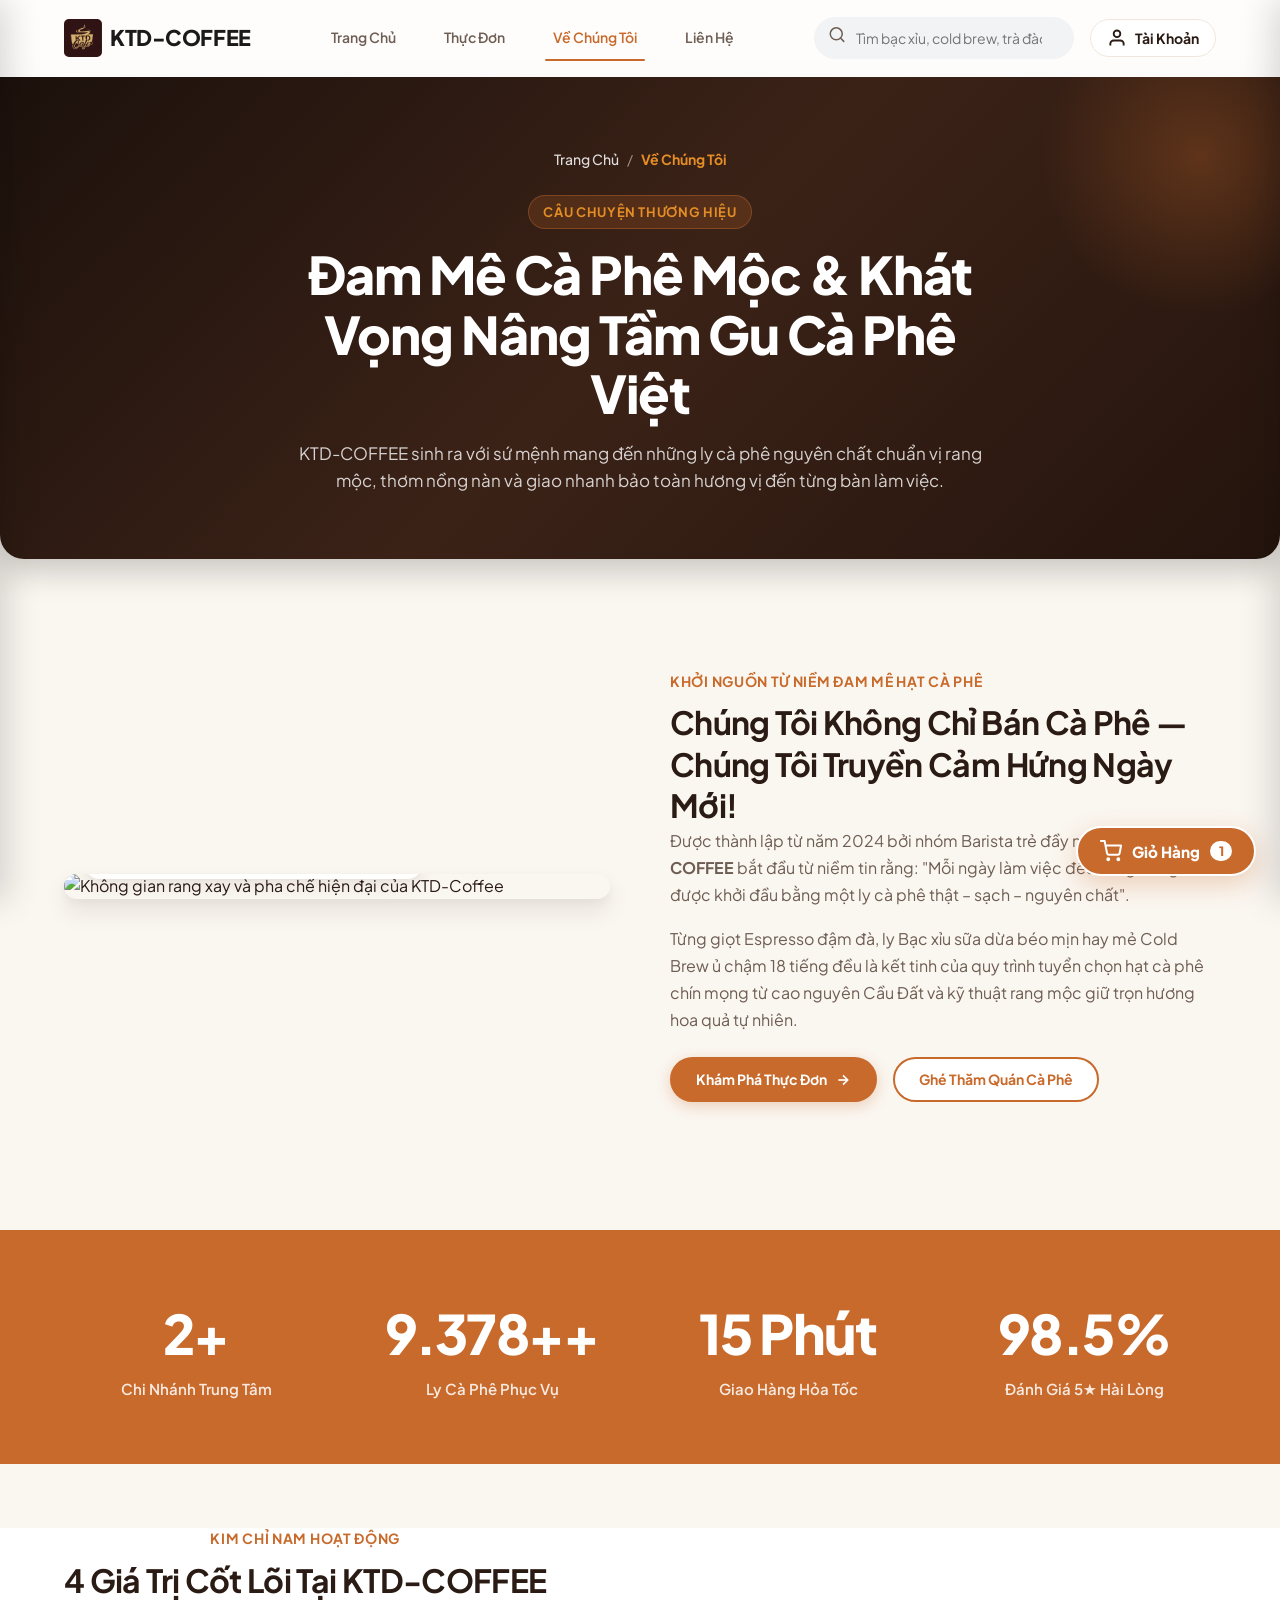
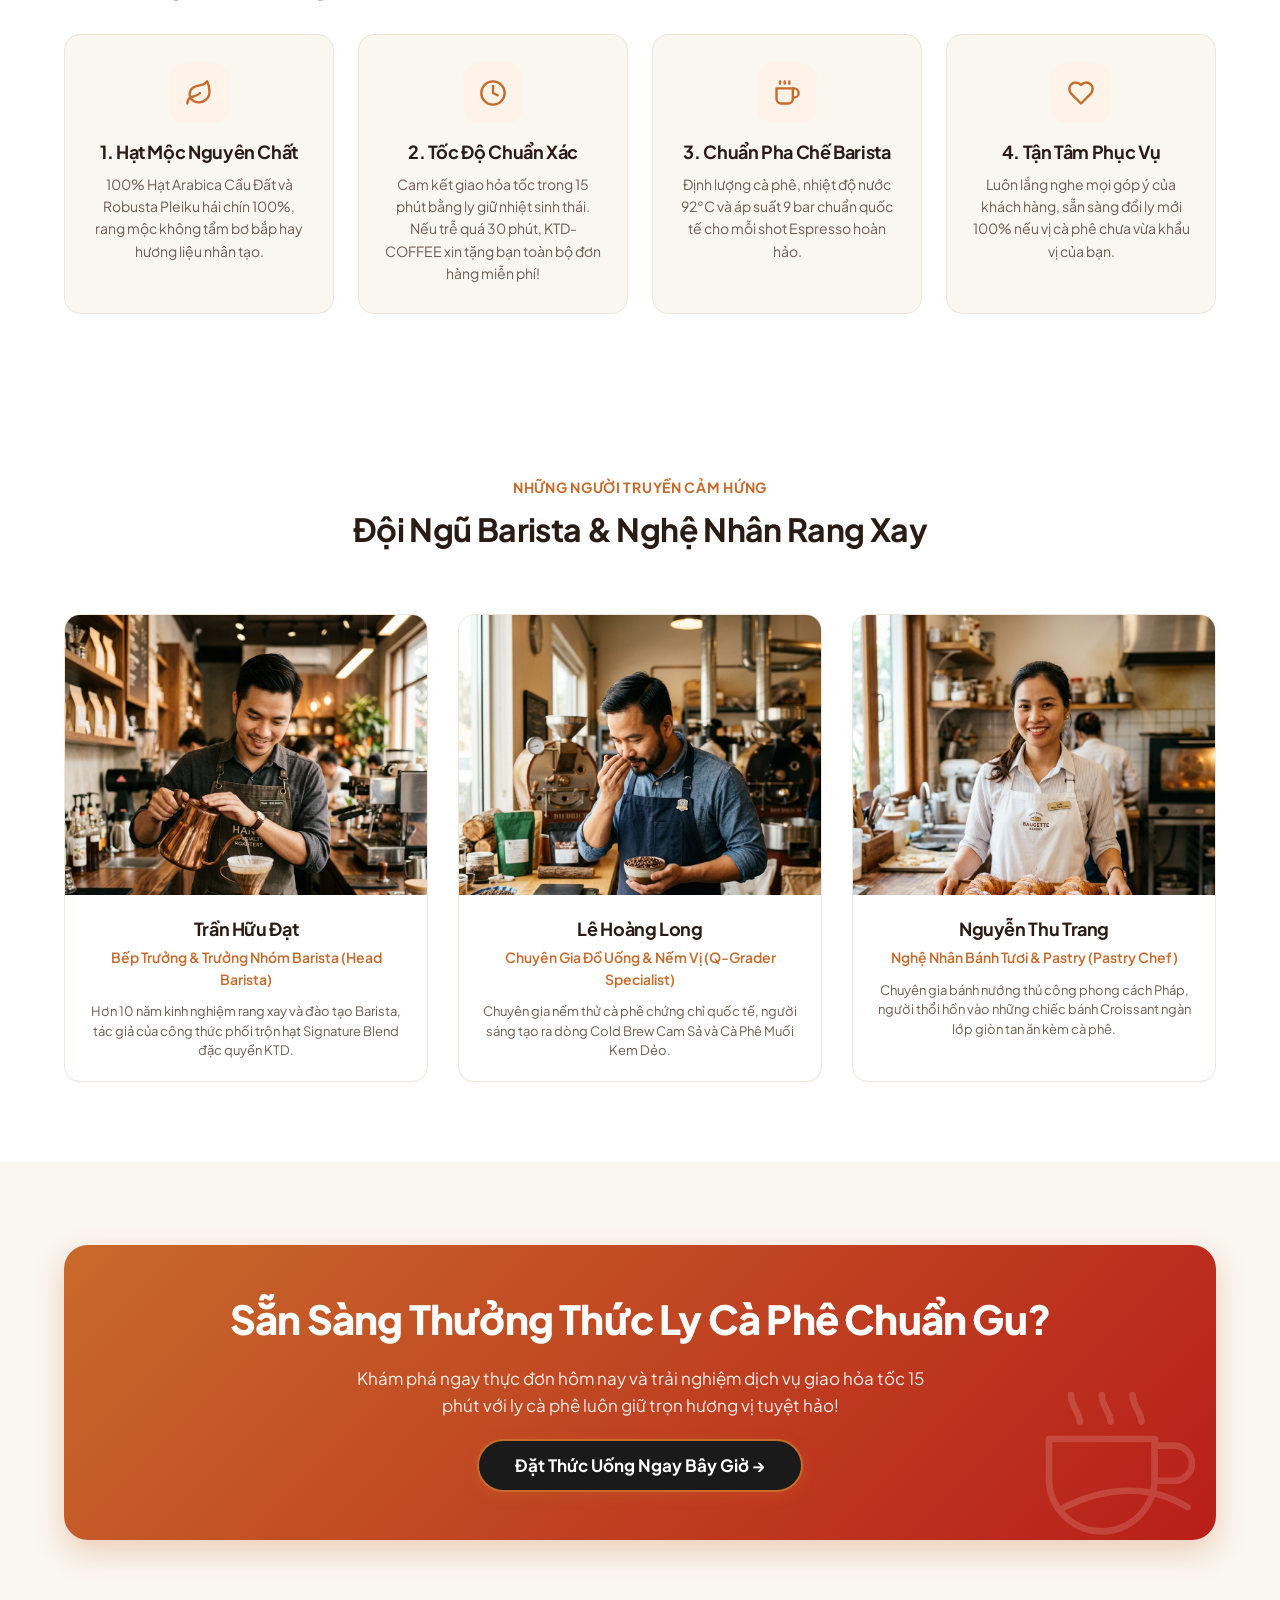
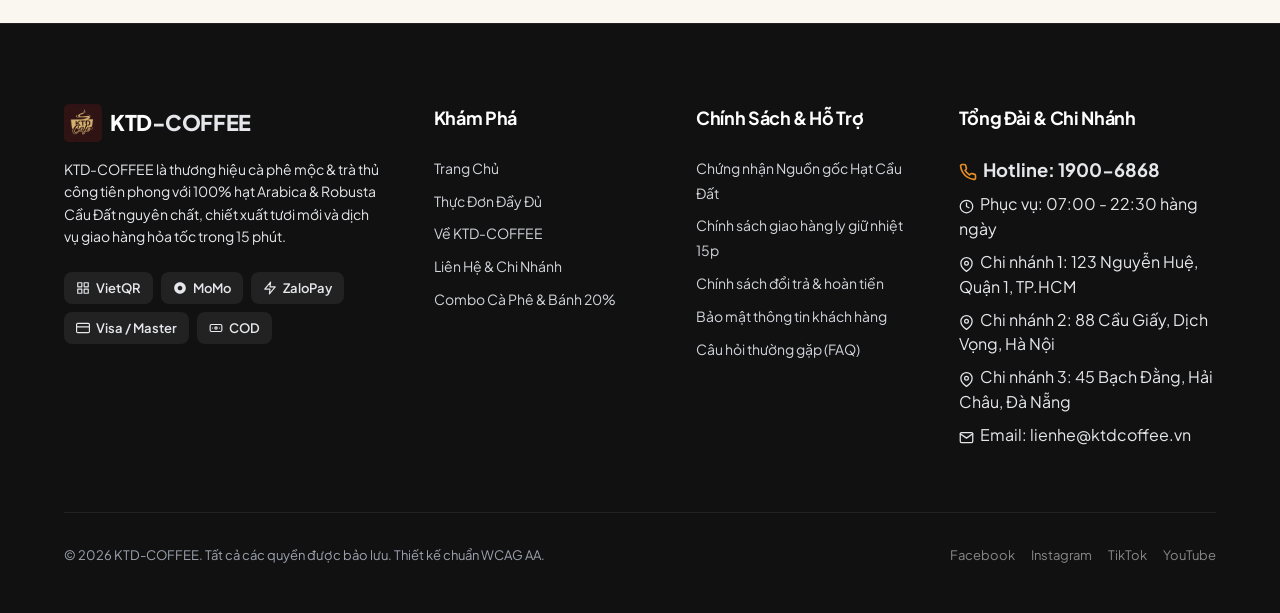
==== about.html @ 97fd6367 "Lên khung dự án,  refactor" ====
<!-- ============================================================
     TRANG GIỚI THIỆU — about.html (KTD-COFFEE Prototype)
     Mô tả : Giới thiệu thương hiệu: câu chuyện sáng lập,
             giá trị cốt lõi, đội ngũ Barista, cam kết chất
             lượng hạt Arabica & Robusta Cầu Đất.
     Phụ thuộc JS : main.js, auth.js, ui.js, cart.js
============================================================ -->
<!DOCTYPE html>
<html lang="vi">

<head>
  <meta charset="UTF-8" />
  <meta name="viewport" content="width=device-width, initial-scale=1.0" />
  <meta name="description"
    content="Tìm hiểu về hành trình sáng tạo thương hiệu cà phê mộc KTD-COFFEE, cam kết 100% hạt Arabica & Robusta Cầu Đất nguyên chất, đội ngũ Barista và dịch vụ giao cà phê ly giữ nhiệt 15 phút." />
  <title>Về Chúng Tôi | KTD-COFFEE Specialty Coffee & Bakery</title>

  <!-- Google Fonts: Plus Jakarta Sans & Be Vietnam Pro -->
  <link rel="preconnect" href="https://fonts.googleapis.com" />
  <link rel="preconnect" href="https://fonts.gstatic.com" crossorigin />
  <link
    href="https://fonts.googleapis.com/css2?family=Be+Vietnam+Pro:wght@400;500;600;700;800&family=Plus+Jakarta+Sans:wght@400;500;600;700;800&display=swap"
    rel="stylesheet" />

  <!-- Core Stylesheet -->
  <link rel="stylesheet" href="css/style.css" />
</head>

<body>

  <!-- ========================================================================
       1. THANH ĐIỀU HƯỚNG HEADER — Dính kính mờ (Sticky Glassmorphic)
       ======================================================================== -->
  <header class="site-header" id="site-header">
  <div class="container header-inner">
    <!-- Brand Logo -->
    <a href="index.html" class="brand-logo" aria-label="KTD-COFFEE Trang chủ">
      <img src="assets/images/logo_cafe.svg" alt="KTD-COFFEE Logo" class="brand-logo-img" />
      <span class="logo-text">KTD-COFFEE</span>
    </a>

    <!-- Desktop Navigation -->
    <nav class="header-nav" aria-label="Menu chính">
      <a href="index.html" class="nav-link">Trang Chủ</a>
      <a href="menu.html" class="nav-link">Thực Đơn</a>
      <a href="about.html" class="nav-link active">Về Chúng Tôi</a>
      <a href="contact.html" class="nav-link">Liên Hệ</a>
    </nav>

    <!-- Header Search & Actions -->
    <div class="header-actions">
      <!-- Desktop Instant Search -->
      <form class="header-search" role="search" action="#" onsubmit="event.preventDefault();">
        <span class="search-icon-inside" aria-hidden="true">
          <svg width="18" height="18" viewBox="0 0 24 24" fill="none" stroke="currentColor" stroke-width="2"
            stroke-linecap="round" stroke-linejoin="round">
            <circle cx="11" cy="11" r="8"></circle>
            <line x1="21" y1="21" x2="16.65" y2="16.65"></line>
          </svg>
        </span>
        <input type="search" id="search-input-desktop" class="search-input"
          placeholder="Tìm bạc xỉu, cold brew, trà đào..." aria-label="Tìm kiếm đồ uống" autocomplete="off" />
        <div class="search-results-dropdown" id="search-results-desktop" aria-live="polite"></div>
      </form>

        <!-- User Auth & Account Dropdown -->
        <div id="header-user-area" class="header-user-area">
          <button type="button" class="auth-header-btn open-auth-btn" id="open-auth-btn" aria-label="Đăng nhập hoặc đăng ký tài khoản">
            <span class="cart-icon-wrap" aria-hidden="true">
              <svg width="20" height="20" viewBox="0 0 24 24" fill="none" stroke="currentColor" stroke-width="2.2">
                <path d="M20 21v-2a4 4 0 0 0-4-4H8a4 4 0 0 0-4 4v2"></path>
                <circle cx="12" cy="7" r="4"></circle>
              </svg>
            </span>
            <span class="cart-btn-label">Tài Khoản</span>
          </button>
        </div>

        <!-- Mobile Search Toggle -->
        <button type="button" class="icon-btn mobile-search-toggle" id="mobile-search-toggle" aria-label="Mở tìm kiếm">
          <svg width="20" height="20" viewBox="0 0 24 24" fill="none" stroke="currentColor" stroke-width="2"
            stroke-linecap="round" stroke-linejoin="round">
            <circle cx="11" cy="11" r="8"></circle>
            <line x1="21" y1="21" x2="16.65" y2="16.65"></line>
          </svg>
        </button>

        <!-- Mobile Menu Toggle (Hamburger) -->
        <button type="button" class="icon-btn mobile-menu-toggle" id="mobile-menu-toggle" aria-label="Mở menu di động">
          <svg width="20" height="20" viewBox="0 0 24 24" fill="none" stroke="currentColor" stroke-width="2"
            stroke-linecap="round" stroke-linejoin="round">
            <line x1="3" y1="12" x2="21" y2="12"></line>
            <line x1="3" y1="6" x2="21" y2="6"></line>
            <line x1="3" y1="18" x2="21" y2="18"></line>
          </svg>
        </button>

      </div>
    </div>

    <!-- Mobile Search Bar Overlay -->
    <div class="mobile-search-bar" id="mobile-search-bar">
      <form class="container search-form-relative" role="search" action="#" onsubmit="event.preventDefault();">
        <span class="search-icon-inside" aria-hidden="true">
          <svg width="18" height="18" viewBox="0 0 24 24" fill="none" stroke="currentColor" stroke-width="2">
            <circle cx="11" cy="11" r="8"></circle>
            <line x1="21" y1="21" x2="16.65" y2="16.65"></line>
          </svg>
        </span>
        <input type="search" id="search-input-mobile" class="search-input"
          placeholder="Tìm thức uống bạn yêu thích..." aria-label="Tìm kiếm đồ uống di động" autocomplete="off" />
        <div class="search-results-dropdown" id="search-results-mobile" aria-live="polite"></div>
      </form>
    </div>
  </header>

  <!-- Mobile Navigation Left Drawer -->
  <div class="mobile-nav-backdrop" id="mobile-nav-backdrop" aria-hidden="true"></div>
  <aside class="mobile-nav-drawer" id="mobile-nav-drawer" aria-label="Menu di động">
    <div class="mobile-nav-header">
      <a href="index.html" class="brand-logo" aria-label="KTD-COFFEE Trang chủ">
        <img src="assets/images/logo_cafe.svg" alt="KTD-COFFEE Logo" class="brand-logo-img" />
        <span class="logo-text">KTD-COFFEE</span>
      </a>
      <button type="button" class="close-btn" id="close-mobile-nav-btn" aria-label="Đóng menu di động">
        <svg width="22" height="22" viewBox="0 0 24 24" fill="none" stroke="currentColor" stroke-width="2.2" stroke-linecap="round" stroke-linejoin="round">
          <line x1="18" y1="6" x2="6" y2="18"></line>
          <line x1="6" y1="6" x2="18" y2="18"></line>
        </svg>
      </button>
    </div>
    
    <div class="mobile-nav-body">
      <!-- Quick Search in Mobile Drawer -->
      <div class="mobile-drawer-search">
        <form class="search-form-relative" role="search" action="#" onsubmit="event.preventDefault();">
          <span class="search-icon-inside" aria-hidden="true">
            <svg width="18" height="18" viewBox="0 0 24 24" fill="none" stroke="currentColor" stroke-width="2">
              <circle cx="11" cy="11" r="8"></circle>
              <line x1="21" y1="21" x2="16.65" y2="16.65"></line>
            </svg>
          </span>
          <input type="search" id="search-input-drawer" class="search-input" placeholder="Tìm thức uống..." aria-label="Tìm kiếm đồ uống" autocomplete="off" />
          <div class="search-results-dropdown" id="search-results-drawer" aria-live="polite"></div>
        </form>
      </div>

      <!-- Navigation Links -->
      <nav class="mobile-drawer-nav" aria-label="Menu chính di động">
        <a href="index.html" class="mobile-nav-link">
          <svg width="20" height="20" viewBox="0 0 24 24" fill="none" stroke="currentColor" stroke-width="2"><path d="M3 9l9-7 9 7v11a2 2 0 0 1-2 2H5a2 2 0 0 1-2-2z"></path><polyline points="9 22 9 12 15 12 15 22"></polyline></svg>
          <span>Trang Chủ</span>
        </a>
        <a href="menu.html" class="mobile-nav-link">
          <svg width="20" height="20" viewBox="0 0 24 24" fill="none" stroke="currentColor" stroke-width="2"><path d="M18 8h1a4 4 0 0 1 0 8h-1"></path><path d="M2 8h16v9a4 4 0 0 1-4 4H6a4 4 0 0 1-4-4V8z"></path><line x1="6" y1="1" x2="6" y2="4"></line><line x1="10" y1="1" x2="10" y2="4"></line><line x1="14" y1="1" x2="14" y2="4"></line></svg>
          <span>Thực Đơn</span>
        </a>
        <a href="about.html" class="mobile-nav-link active">
          <svg width="20" height="20" viewBox="0 0 24 24" fill="none" stroke="currentColor" stroke-width="2"><circle cx="12" cy="12" r="10"></circle><line x1="12" y1="16" x2="12" y2="12"></line><line x1="12" y1="8" x2="12.01" y2="8"></line></svg>
          <span>Về Chúng Tôi</span>
        </a>
        <a href="contact.html" class="mobile-nav-link">
          <svg width="20" height="20" viewBox="0 0 24 24" fill="none" stroke="currentColor" stroke-width="2"><path d="M22 16.92v3a2 2 0 0 1-2.18 2 19.79 19.79 0 0 1-8.63-3.07 19.5 19.5 0 0 1-6-6 19.79 19.79 0 0 1-3.07-8.67A2 2 0 0 1 4.11 2h3a2 2 0 0 1 2 1.72 12.84 12.84 0 0 0 .7 2.81 2 2 0 0 1-.45 2.11L8.09 9.91a16 16 0 0 0 6 6l1.27-1.27a2 2 0 0 1 2.11-.45 12.84 12.84 0 0 0 2.81.7A2 2 0 0 1 22 16.92z"></path></svg>
          <span>Liên Hệ</span>
        </a>
      </nav>

      <!-- User Account Section inside Drawer -->
      <div class="mobile-drawer-account" id="mobile-drawer-account">
        <!-- Populated dynamically -->
      </div>
    </div>

    <div class="mobile-nav-footer">
      <div class="drawer-contact-item">
        <svg width="16" height="16" viewBox="0 0 24 24" fill="none" stroke="currentColor" stroke-width="2"><path d="M22 16.92v3a2 2 0 0 1-2.18 2 19.79 19.79 0 0 1-8.63-3.07 19.5 19.5 0 0 1-6-6 19.79 19.79 0 0 1-3.07-8.67A2 2 0 0 1 4.11 2h3a2 2 0 0 1 2 1.72 12.84 12.84 0 0 0 .7 2.81 2 2 0 0 1-.45 2.11L8.09 9.91a16 16 0 0 0 6 6l1.27-1.27a2 2 0 0 1 2.11-.45 12.84 12.84 0 0 0 2.81.7A2 2 0 0 1 22 16.92z"></path></svg>
        <span>Hotline: 1900 6868</span>
      </div>
    </div>
  </aside>

  <main>
    <!-- ======================================================================
         2. HERO TRANG — Tiêu đề & Breadcrumb điều hướng
         ====================================================================== -->
    <section class="page-hero" aria-label="Giới thiệu thương hiệu">
      <div class="container">
        <!-- Breadcrumbs -->
        <nav class="breadcrumb-nav" aria-label="Đường dẫn trang">
          <ol class="breadcrumb-list">
            <li class="breadcrumb-item"><a href="index.html">Trang Chủ</a></li>
            <li class="breadcrumb-separator">/</li>
            <li class="breadcrumb-item active" aria-current="page">Về Chúng Tôi</li>
          </ol>
        </nav>

        <div class="page-hero-inner" data-animate>
          <div class="page-hero-tag">CÂU CHUYỆN THƯƠNG HIỆU</div>
          <h1 class="page-hero-title">Đam Mê Cà Phê Mộc & Khát Vọng Nâng Tầm Gu Cà Phê Việt</h1>
          <p class="page-hero-desc">
            KTD-COFFEE sinh ra với sứ mệnh mang đến những ly cà phê nguyên chất chuẩn vị rang mộc, thơm nồng nàn và giao nhanh bảo toàn hương vị đến từng bàn làm việc.
          </p>
        </div>
      </div>
    </section>

    <!-- ======================================================================
         3. CÂU CHUYỆN THƯƠNG HIỆU (BRAND STORY)
              Lưới 2 cột: ảnh không gian rang xay + văn bản tầm nhìn/sứ mệnh
         ====================================================================== -->
    <section class="about-story-section" aria-label="Câu chuyện KTD-Coffee">
      <div class="container">
        <div class="about-story-grid">
          <div class="about-story-image-wrap" data-animate data-animate-delay="1">
            <img loading="lazy" src="https://images.unsplash.com/photo-1442512595331-e89e73853f31?w=800&auto=format&fit=crop&q=80"
              alt="Không gian rang xay và pha chế hiện đại của KTD-Coffee" class="about-story-image" />
            <div class="about-story-badge">
              <span class="badge-num">100%</span>
              <span class="badge-txt">Hạt Arabica & Robusta Cầu Đất<br />rang mộc nguyên chất</span>
            </div>
          </div>

          <div class="about-story-content" data-animate data-animate-delay="2">
            <div class="section-subtitle">Khởi nguồn từ niềm đam mê hạt cà phê</div>
            <h2>Chúng Tôi Không Chỉ Bán Cà Phê — Chúng Tôi Truyền Cảm Hứng Ngày Mới!</h2>
            <p class="about-text-p1">
              Được thành lập từ năm 2024 bởi nhóm Barista trẻ đầy nhiệt huyết, <strong>KTD-COFFEE</strong> bắt đầu từ niềm tin rằng: "Mỗi ngày làm việc đều xứng đáng được khởi đầu bằng một ly cà phê thật – sạch – nguyên chất".
            </p>
            <p class="about-text-p2">
              Từng giọt Espresso đậm đà, ly Bạc xỉu sữa dừa béo mịn hay mẻ Cold Brew ủ chậm 18 tiếng đều là kết tinh của quy trình tuyển chọn hạt cà phê chín mọng từ cao nguyên Cầu Đất và kỹ thuật rang mộc giữ trọn hương hoa quả tự nhiên.
            </p>

            <div class="about-cta-group">
              <a href="menu.html" class="btn btn-primary">
                <span>Khám Phá Thực Đơn</span>
                <svg width="16" height="16" viewBox="0 0 24 24" fill="none" stroke="currentColor" stroke-width="2.5">
                  <line x1="5" y1="12" x2="19" y2="12"></line>
                  <polyline points="12 5 19 12 12 19"></polyline>
                </svg>
              </a>
              <a href="contact.html" class="btn btn-outline">
                <span>Ghé Thăm Quán Cà Phê</span>
              </a>
            </div>
          </div>
        </div>
      </div>
    </section>

    <!-- ======================================================================
         KEY STATS BAR (Count-up numbers)
         ====================================================================== -->
    <section class="about-stats-bar" aria-label="Những con số thành tựu">
      <div class="container">
        <div class="about-stats-grid">
          <div class="stat-item" data-animate>
            <h3><span data-count-up="3">0</span></h3>
            <p>Chi Nhánh Trung Tâm</p>
          </div>
          <div class="stat-item" data-animate data-animate-delay="1">
            <h3><span data-count-up="12000">0</span>+</h3>
            <p>Ly Cà Phê Phục Vụ</p>
          </div>
          <div class="stat-item" data-animate data-animate-delay="2">
            <h3>15 Phút</h3>
            <p>Giao Hàng Hỏa Tốc</p>
          </div>
          <div class="stat-item" data-animate data-animate-delay="3">
            <h3>98.5%</h3>
            <p>Đánh Giá 5★ Hài Lòng</p>
          </div>
        </div>
      </div>
    </section>

    <!-- ======================================================================
         4 CORE VALUES
         ====================================================================== -->
    <section class="why-us-section why-us-section--no-top-padding" aria-label="Giá trị cốt lõi">
      <div class="container">
        <div class="section-header section-header--center">
          <div>
            <div class="section-subtitle" data-animate>Kim chỉ nam hoạt động</div>
            <h2 data-animate data-animate-delay="1">4 Giá Trị Cốt Lõi Tại KTD-COFFEE</h2>
          </div>
        </div>

        <div class="why-us-grid">
          <div class="why-card" data-animate data-animate-delay="1">
            <div class="why-icon" aria-hidden="true">
              <svg width="28" height="28" viewBox="0 0 24 24" fill="none" stroke="currentColor" stroke-width="2" stroke-linecap="round" stroke-linejoin="round">
                <path d="M11 20A7 7 0 0 1 9.8 6.1C15.5 5 17 4.4 19 2c1 2 2 4.1 2 9a9 9 0 0 1-10 9Z"/>
                <path d="M2 21c0-3 1.85-5.36 5.08-6C9.5 14.52 12 13 13 12"/>
              </svg>
            </div>
            <h3>1. Hạt Mộc Nguyên Chất</h3>
            <p>100% Hạt Arabica Cầu Đất và Robusta Pleiku hái chín 100%, rang mộc không tẩm bơ bắp hay hương liệu nhân tạo.
            </p>
          </div>

          <div class="why-card" data-animate data-animate-delay="2">
            <div class="why-icon" aria-hidden="true">
              <svg width="28" height="28" viewBox="0 0 24 24" fill="none" stroke="currentColor" stroke-width="2" stroke-linecap="round" stroke-linejoin="round">
                <circle cx="12" cy="12" r="10"/>
                <polyline points="12 6 12 12 16 14"/>
              </svg>
            </div>
            <h3>2. Tốc Độ Chuẩn Xác</h3>
            <p>Cam kết giao hỏa tốc trong 15 phút bằng ly giữ nhiệt sinh thái. Nếu trễ quá 30 phút, KTD-COFFEE xin tặng bạn toàn bộ đơn hàng miễn phí!
            </p>
          </div>

          <div class="why-card" data-animate data-animate-delay="3">
            <div class="why-icon" aria-hidden="true">
              <svg width="28" height="28" viewBox="0 0 24 24" fill="none" stroke="currentColor" stroke-width="2" stroke-linecap="round" stroke-linejoin="round">
                <path d="M17 8h1a4 4 0 1 1 0 8h-1"/>
                <path d="M3 8h14v9a4 4 0 0 1-4 4H7a4 4 0 0 1-4-4Z"/>
                <line x1="6" y1="2" x2="6" y2="4"/>
                <line x1="10" y1="2" x2="10" y2="4"/>
                <line x1="14" y1="2" x2="14" y2="4"/>
              </svg>
            </div>
            <h3>3. Chuẩn Pha Chế Barista</h3>
            <p>Định lượng cà phê, nhiệt độ nước 92°C và áp suất 9 bar chuẩn quốc tế cho mỗi shot Espresso hoàn hảo.</p>
          </div>

          <div class="why-card" data-animate data-animate-delay="4">
            <div class="why-icon" aria-hidden="true">
              <svg width="28" height="28" viewBox="0 0 24 24" fill="none" stroke="currentColor" stroke-width="2" stroke-linecap="round" stroke-linejoin="round">
                <path d="M19 14c1.49-1.46 3-3.21 3-5.5A5.5 5.5 0 0 0 16.5 3c-1.76 0-3 .5-4.5 2-1.5-1.5-2.74-2-4.5-2A5.5 5.5 0 0 0 2 8.5c0 2.3 1.5 4.05 3 5.5l7 7Z"/>
              </svg>
            </div>
            <h3>4. Tận Tâm Phục Vụ</h3>
            <p>Luôn lắng nghe mọi góp ý của khách hàng, sẵn sàng đổi ly mới 100% nếu vị cà phê chưa vừa khẩu vị của bạn.</p>
          </div>
        </div>
      </div>
    </section>

    <!-- ======================================================================
         CULINARY TEAM & BARISTAS
         ====================================================================== -->
    <section class="how-section" aria-label="Đội ngũ Barista">
      <div class="container">
        <div class="section-header section-header--center">
          <div>
            <div class="section-subtitle" data-animate>Những người truyền cảm hứng</div>
            <h2 data-animate data-animate-delay="1">Đội Ngũ Barista & Nghệ Nhân Rang Xay</h2>
          </div>
        </div>

        <div class="chefs-grid">
          <div class="chef-card" data-animate data-animate-delay="1">
            <img src="assets/images/barista_dat.png" alt="Head Barista Trần Hữu Đạt" class="chef-photo" />
            <div class="chef-info">
              <h4>Trần Hữu Đạt</h4>
              <div class="chef-role">Bếp Trưởng & Trưởng Nhóm Barista (Head Barista)</div>
              <p>Hơn 10 năm kinh nghiệm rang xay và đào tạo Barista, tác giả của công thức phối trộn hạt Signature Blend đặc quyền KTD.</p>
            </div>
          </div>

          <div class="chef-card" data-animate data-animate-delay="2">
            <img src="assets/images/qgrader_long.png" alt="Chuyên gia đồ uống Lê Hoàng Long" class="chef-photo" />
            <div class="chef-info">
              <h4>Lê Hoàng Long</h4>
              <div class="chef-role">Chuyên Gia Đồ Uống & Nếm Vị (Q-Grader Specialist)</div>
              <p>Chuyên gia nếm thử cà phê chứng chỉ quốc tế, người sáng tạo ra dòng Cold Brew Cam Sả và Cà Phê Muối Kem Dẻo.</p>
            </div>
          </div>

          <div class="chef-card" data-animate data-animate-delay="3">
            <img src="assets/images/pastry_trang.png" alt="Nghệ nhân Bánh Nguyễn Thu Trang" class="chef-photo" />
            <div class="chef-info">
              <h4>Nguyễn Thu Trang</h4>
              <div class="chef-role">Nghệ Nhân Bánh Tươi & Pastry (Pastry Chef)</div>
              <p>Chuyên gia bánh nướng thủ công phong cách Pháp, người thổi hồn vào những chiếc bánh Croissant ngàn lớp giòn tan ăn kèm cà phê.</p>
            </div>
          </div>
        </div>
      </div>
    </section>

    <!-- ======================================================================
         PROMO CALL TO ACTION BANNER
         ====================================================================== -->
    <section class="promo-cta-section" aria-label="Trải nghiệm món ngon">
      <div class="container" data-animate>
        <div class="promo-cta-box">
          <h2>Sẵn Sàng Thưởng Thức Ly Cà Phê Chuẩn Gu?</h2>
          <p>Khám phá ngay thực đơn hôm nay và trải nghiệm dịch vụ giao hỏa tốc 15 phút với ly cà phê luôn giữ trọn hương vị tuyệt hảo!</p>
          <a href="menu.html" class="btn btn-primary about-promo-btn">
            <span>Đặt Thức Uống Ngay Bây Giờ →</span>
          </a>
        </div>
      </div>
    </section>
  </main>

  <!-- ========================================================================
       SLIDE-OVER CART DRAWER (Shared)
       ======================================================================== -->
  <div class="drawer-backdrop" id="cart-backdrop" aria-hidden="true"></div>

  <aside class="cart-drawer" id="cart-drawer" role="dialog" aria-modal="true" aria-label="Giỏ hàng của bạn"
    aria-hidden="true">
    <div class="drawer-header">
      <div class="drawer-title-group">
        <svg width="22" height="22" viewBox="0 0 24 24" fill="none" stroke="currentColor" stroke-width="2">
          <circle cx="9" cy="21" r="1"></circle>
          <circle cx="20" cy="21" r="1"></circle>
          <path d="M1 1h4l2.68 13.39a2 2 0 0 0 2 1.61h9.72a2 2 0 0 0 2-1.61L23 6H6"></path>
        </svg>
        <h3 class="drawer-title-text">Đơn Hàng Của Bạn</h3>
      </div>
      <button class="close-btn" id="close-cart-btn" aria-label="Đóng giỏ hàng">✕</button>
    </div>

    <!-- Free Shipping Progress Tracker -->
    <div class="free-shipping-box" aria-live="polite">
      <div class="shipping-msg" id="free-shipping-msg">
        Thêm <strong>30.000đ</strong> để được <strong>Miễn Phí Giao Hàng!</strong>
      </div>
      <div class="progress-track" aria-hidden="true">
        <div class="progress-bar-fill" id="free-shipping-fill"></div>
      </div>
    </div>

    <!-- Cart Item List Container -->
    <div class="cart-items-body" id="cart-items-container">
      <!-- Rendered dynamically by script.js -->
    </div>

    <!-- Empty Cart State -->
    <div class="empty-cart-state is-hidden" id="empty-cart-state">
      <div class="empty-cart-icon" aria-hidden="true"><i data-lucide="shopping-bag"></i></div>
      <h3>Giỏ Hàng Đang Trống</h3>
      <p>Bạn chưa thêm thức uống nào vào giỏ. Hãy dạo quanh thực đơn để chọn ly cà phê yêu thích nhé!</p>
      <a href="menu.html" class="btn btn-primary btn-sm" onclick="if (document.getElementById('close-cart-btn')) document.getElementById('close-cart-btn').click();">
        Khám Phá Thực Đơn Cà Phê
      </a>
    </div>

    <!-- Drawer Summary & Checkout CTA -->
    <div class="drawer-footer">
      <div class="summary-row">
        <span>Tạm tính thức uống:</span>
        <span id="cart-subtotal-price" class="cart-subtotal-price">0đ</span>
      </div>
      <div class="summary-row total-row">
        <span>Tổng cộng:</span>
        <span class="price-text" id="cart-total-price">0đ</span>
      </div>
      <button class="btn btn-primary btn-checkout-submit" id="btn-proceed-checkout">
        <span>Tiến Hành Đặt Hàng</span>
        <svg width="18" height="18" viewBox="0 0 24 24" fill="none" stroke="currentColor" stroke-width="2.5">
          <line x1="5" y1="12" x2="19" y2="12"></line>
          <polyline points="12 5 19 12 12 19"></polyline>
        </svg>
      </button>
    </div>
  </aside>

  <!-- ========================================================================
       PRODUCT DETAIL & CUSTOMIZATION MODAL (Shared)
       ======================================================================== -->
  <div class="drawer-backdrop" id="modal-backdrop" aria-hidden="true"></div>

  <div class="modal-wrapper" id="product-detail-modal" role="dialog" aria-modal="true" aria-labelledby="detail-title">
    <div class="modal-card product-modal-card">
      <button type="button" class="close-btn modal-close-icon" id="close-detail-btn"
        aria-label="Đóng bảng tùy chỉnh">✕</button>

      <!-- Scrollable Modal Content -->
      <div class="detail-modal-body">
        <!-- Hero Product Info Banner -->
        <div class="detail-hero-banner">
          <div class="detail-image-box">
            <img loading="lazy" id="detail-image" src="https://images.unsplash.com/photo-1541167760496-1628856ab772?w=600&auto=format&fit=crop&q=80" alt="Chi tiết thức uống" />
          </div>
          <div class="detail-header-info">
            <div class="detail-badges-row">
              <span class="detail-rating-pill" id="detail-rating">★ 4.9 (185+ đánh giá)</span>
            </div>
            <h2 id="detail-title">Bạc Xỉu Sữa Dừa Kem Béo</h2>
            <p class="detail-desc-text" id="detail-desc">
              Hạt Robusta Cầu Đất đậm đà kết hợp sữa đặc ngọt thanh, cốt dừa Bến Tre béo ngậy và lớp foam bồng bềnh.
            </p>
          </div>
        </div>

        <!-- Size Selection Section -->
        <div class="customizer-section">
          <div class="section-title-wrap">
            <h4 class="customizer-title">Chọn Kích Cỡ</h4>
            <span class="badge-required">Bắt buộc</span>
          </div>
          <div class="option-radio-group">
            <label class="option-card-item">
              <input type="radio" name="product-size" value="standard" checked />
              <div class="option-card-content">
                <div class="option-left">
                  <span class="custom-radio-indicator" aria-hidden="true"></span>
                  <div class="option-text-group">
                    <span class="opt-name">Tiêu chuẩn (Size M)</span>
                    <span class="opt-sub">Ly 350ml chuẩn vị thơm ngon</span>
                  </div>
                </div>
                <span class="opt-price-tag">+0đ</span>
              </div>
            </label>

            <label class="option-card-item">
              <input type="radio" name="product-size" value="large" />
              <div class="option-card-content">
                <div class="option-left">
                  <span class="custom-radio-indicator" aria-hidden="true"></span>
                  <div class="option-text-group">
                    <span class="opt-name">Cỡ Lớn (Size L)</span>
                    <span class="opt-sub">Ly 500ml gấp đôi năng lượng ngày mới</span>
                  </div>
                </div>
                <span class="opt-price-tag highlight">+12.000đ</span>
              </div>
            </label>
          </div>
        </div>

        <!-- Topping Selection Section -->
        <div class="customizer-section">
          <div class="section-title-wrap">
            <h4 class="customizer-title">Chọn Thêm Topping & Kem Béo</h4>
            <span class="badge-optional">Tùy chọn</span>
          </div>
          <div class="option-checkbox-group topping-list" id="detail-toppings-container">
            <!-- Dynamic topping checkboxes -->
          </div>
        </div>

        <!-- Kitchen Special Notes Section -->
        <div class="customizer-section">
          <div class="section-title-wrap">
            <h4 class="customizer-title">Ghi Chú Cho Barista</h4>
            <span class="badge-optional">Tùy chọn</span>
          </div>
          <div class="note-input-wrapper">
            <textarea id="detail-special-notes" class="note-textarea"
              placeholder="Ví dụ: Ít ngọt 50% đường, không đá, nhiều sữa dừa, mang ống hút giấy..." rows="2" maxlength="200"
              aria-label="Ghi chú đặc biệt cho món"></textarea>
            <span class="note-icon" aria-hidden="true">📝</span>
          </div>
        </div>
      </div>

      <!-- Sticky Bottom Action Footer -->
      <div class="modal-footer-sticky">
        <div class="qty-stepper-modal">
          <button class="btn-qty" id="detail-qty-minus" aria-label="Giảm số lượng">-</button>
          <span class="qty-display" id="detail-qty-val">1</span>
          <button class="btn-qty" id="detail-qty-plus" aria-label="Tăng số lượng">+</button>
        </div>

        <button class="btn btn-primary btn-add-modal-action" id="btn-detail-add-to-cart">
          <div class="btn-add-left">
            <svg width="20" height="20" viewBox="0 0 24 24" fill="none" stroke="currentColor" stroke-width="2.5"
              stroke-linecap="round" stroke-linejoin="round">
              <path d="M6 2L3 6v14a2 2 0 0 0 2 2h14a2 2 0 0 0 2-2V6l-3-4z"></path>
              <line x1="3" y1="6" x2="21" y2="6"></line>
              <path d="M16 10a4 4 0 0 1-8 0"></path>
            </svg>
            <span>Thêm Vào Giỏ</span>
          </div>
          <span class="modal-price-pill" id="detail-total-price">39.000đ</span>
        </button>
      </div>
    </div>
  </div>

  <!-- ========================================================================
       CHECKOUT WIZARD MODAL (Shared)
       ======================================================================== -->
  <div class="drawer-backdrop" id="checkout-backdrop" aria-hidden="true"></div>

  <div class="modal-wrapper" id="checkout-modal" role="dialog" aria-modal="true" aria-labelledby="checkout-modal-title">
    <div class="modal-card checkout-modal-card">
      <button type="button" class="close-btn modal-close-icon" id="close-checkout-btn"
        aria-label="Đóng thanh toán">✕</button>

      <!-- Step Indicator Bar -->
      <div class="checkout-steps-bar">
        <div class="step-indicator active" data-step="1">
          <span class="step-number">1</span>
          <span>Giao Hàng</span>
        </div>
        <div class="step-indicator" data-step="2">
          <span class="step-number">2</span>
          <span>Thanh Toán</span>
        </div>
        <div class="step-indicator" data-step="3">
          <span class="step-number">3</span>
          <span>Xác Nhận</span>
        </div>
        <div class="step-indicator" data-step="4">
          <span class="step-number">4</span>
          <span>Theo Dõi</span>
        </div>
      </div>

      <!-- STEP 1: Delivery Info -->
      <div class="checkout-step-body active" data-step="1">
        <h3 class="modal-step-title">1. Thông Tin Nhận Hàng</h3>

        <div class="form-grid-2">
          <div class="form-group">
            <label class="form-label" for="checkout-name">Họ và tên người nhận *</label>
            <input type="text" id="checkout-name" class="form-control" placeholder="Nguyễn Văn A" required
              value="Nguyễn Văn A" />
          </div>

          <div class="form-group">
            <label class="form-label" for="checkout-phone">Số điện thoại liên hệ *</label>
            <input type="tel" id="checkout-phone" class="form-control" placeholder="0901234567" required
              value="0987654321" />
          </div>
        </div>

        <div class="form-group">
          <label class="form-label" for="checkout-address">Địa chỉ nhận hàng chi tiết *</label>
          <input type="text" id="checkout-address" class="form-control"
            placeholder="Số nhà, tên đường, Phường/Xã, Quận/Huyện..." required
            value="123 Đường Nguyễn Huệ, Phường Bến Nghé, Quận 1, TP.HCM" />
        </div>

        <div class="modal-address-group">
          <span class="modal-address-label">Gợi ý địa chỉ mẫu:</span>
          <button type="button" class="btn btn-outline btn-sm sample-address-chip"
            data-address="123 Đường Nguyễn Huệ, Quận 1, TP.HCM">Quận 1, TP.HCM</button>
          <button type="button" class="btn btn-outline btn-sm sample-address-chip"
            data-address="88 Cầu Giấy, Phường Dịch Vọng, Cầu Giấy, Hà Nội">Cầu Giấy, Hà Nội</button>
        </div>

        <div class="form-group">
          <label class="form-label" for="checkout-notes">Ghi chú giao hàng (Tùy chọn)</label>
          <input type="text" id="checkout-notes" class="form-control"
            placeholder="Ví dụ: Giao lên sảnh tòa nhà, gọi điện trước khi tới..." />
        </div>

        <div class="modal-step-actions">
          <button class="btn btn-primary" id="btn-step1-next">
            <span>Tiếp Tục: Chọn Phương Thức Thanh Toán</span>
            <svg width="16" height="16" viewBox="0 0 24 24" fill="none" stroke="currentColor" stroke-width="2.5">
              <line x1="5" y1="12" x2="19" y2="12"></line>
              <polyline points="12 5 19 12 12 19"></polyline>
            </svg>
          </button>
        </div>
      </div>

      <!-- STEP 2: Payment Methods -->
      <div class="checkout-step-body" data-step="2">
        <h3 class="modal-step-title">2. Phương Thức Thanh Toán</h3>

        <div class="payment-methods-grid">
          <!-- VietQR Instant -->
          <div class="payment-card-option selected" data-method="vietqr">
            <div class="payment-logo">
              <svg viewBox="0 0 36 36" fill="none" xmlns="http://www.w3.org/2000/svg">
                <rect width="36" height="36" rx="8" fill="#005BAA"/>
                <rect x="7" y="7" width="8" height="8" rx="2" stroke="white" stroke-width="2"/>
                <rect x="9.5" y="9.5" width="3" height="3" fill="white"/>
                <rect x="21" y="7" width="8" height="8" rx="2" stroke="white" stroke-width="2"/>
                <rect x="23.5" y="9.5" width="3" height="3" fill="white"/>
                <rect x="7" y="21" width="8" height="8" rx="2" stroke="white" stroke-width="2"/>
                <rect x="9.5" y="23.5" width="3" height="3" fill="white"/>
                <path d="M21 21h3v3h-3zM26 21h3v3h-3zM21 26h3v3h-3zM26 26h3v3h-3z" fill="#FFD200"/>
              </svg>
            </div>
            <div>
              <div class="payment-method-title">Chuyển khoản QR (VietQR)</div>
              <div class="payment-method-desc">Quét mã ngân hàng qua app</div>
            </div>
          </div>

          <!-- MoMo -->
          <div class="payment-card-option" data-method="momo">
            <div class="payment-logo">
              <svg viewBox="0 0 36 36" fill="none" xmlns="http://www.w3.org/2000/svg">
                <rect width="36" height="36" rx="8" fill="#A50064"/>
                <path d="M9 11h4.2l3.8 6 3.8-6H25v14h-3.6v-8.2l-3.6 5.6h-1.6L12.6 16.8V25H9V11z" fill="white"/>
              </svg>
            </div>
            <div>
              <div class="payment-method-title">Ví điện tử MoMo</div>
              <div class="payment-method-desc">Thanh toán một chạm</div>
            </div>
          </div>

          <!-- ZaloPay -->
          <div class="payment-card-option" data-method="zalopay">
            <div class="payment-logo">
              <svg viewBox="0 0 36 36" fill="none" xmlns="http://www.w3.org/2000/svg">
                <rect width="36" height="36" rx="8" fill="#0068FF"/>
                <path d="M8 11h14.5l-9.8 11.2H25V25H8.5l9.8-11.2H8V11z" fill="white"/>
                <circle cx="27" cy="11" r="2.5" fill="#00BE00"/>
              </svg>
            </div>
            <div>
              <div class="payment-method-title">Ví ZaloPay</div>
              <div class="payment-method-desc">Ưu đãi hoàn tiền</div>
            </div>
          </div>

          <!-- Cash on Delivery -->
          <div class="payment-card-option" data-method="cod">
            <div class="payment-logo">
              <svg viewBox="0 0 36 36" fill="none" xmlns="http://www.w3.org/2000/svg">
                <rect width="36" height="36" rx="8" fill="#10B981"/>
                <rect x="7" y="11" width="22" height="14" rx="2" stroke="white" stroke-width="2"/>
                <circle cx="18" cy="18" r="3.5" stroke="white" stroke-width="2"/>
                <path d="M10 18h.01M26 18h.01" stroke="white" stroke-width="2.5" stroke-linecap="round"/>
              </svg>
            </div>
            <div>
              <div class="payment-method-title">Tiền Mặt (COD)</div>
              <div class="payment-method-desc">Thanh toán khi nhận đồ uống</div>
            </div>
          </div>
        </div>

        <!-- 1. VietQR Dynamic Box -->
        <div class="qr-payment-showcase" id="vietqr-showcase">
          <div class="payment-method-header">
            <span class="badge-vietqr">VIETQR</span>
            <h4 class="payment-method-title">Chuyển Khoản Ngân Hàng Tự Động</h4>
          </div>
          <img loading="lazy" id="qr-code-img"
            src="https://api.qrserver.com/v1/create-qr-code/?size=180x180&data=KTDCOFFEE_PAYMENT_ORDER_9824"
            alt="Mã QR Chuyển khoản VietQR" class="qr-code-image" />
          <p class="payment-method-desc">
            Mở app ngân hàng quét mã để thanh toán tự động với số tiền chính xác
          </p>
          <div class="payment-account-details">
            <div class="payment-account-row">
              <span class="payment-account-label">Ngân hàng:</span>
              <span class="payment-account-value">MB Bank (Quân Đội)</span>
            </div>
            <div class="payment-account-row">
              <span class="payment-account-label">Số tài khoản:</span>
              <span class="payment-account-value">9999 8888 6666</span>
            </div>
            <div class="payment-account-row">
              <span class="payment-account-label">Chủ tài khoản:</span>
              <span class="payment-account-value">KTD COFFEE</span>
            </div>
            <div class="payment-account-row">
              <span class="payment-account-label">Số tiền:</span>
              <span class="payment-account-value highlight" id="modal-vietqr-amount">0đ</span>
            </div>
          </div>
        </div>

        <!-- 2. MoMo Showcase Box -->
        <div class="qr-payment-showcase is-hidden" id="momo-showcase">
          <div class="payment-method-header">
            <span class="badge-momo">VÍ MOMO</span>
            <h4 class="payment-method-title">Quét Mã Hoặc Chuyển Tiền MoMo</h4>
          </div>
          <img loading="lazy" id="momo-qr-img"
            src="https://api.qrserver.com/v1/create-qr-code/?size=180x180&data=2|99|0901234567|DO%20MINH%20KHOA|ktdcoffee@gmail.com|0|0|50000|KTD_COFFEE"
            alt="Mã QR Ví MoMo" class="qr-code-image" />
          <p class="payment-method-desc">
            Mở ứng dụng MoMo chọn "Quét Mã" hoặc chuyển tiền tới số điện thoại bên dưới
          </p>
          <div class="payment-account-details">
            <div class="payment-account-row">
              <span class="payment-account-label">Số điện thoại MoMo:</span>
              <span class="payment-account-value">0901 234 567</span>
            </div>
            <div class="payment-account-row">
              <span class="payment-account-label">Chủ ví nhận:</span>
              <span class="payment-account-value">ĐỖ MINH KHOA (KTD-COFFEE)</span>
            </div>
            <div class="payment-account-row">
              <span class="payment-account-label">Số tiền:</span>
              <span class="payment-account-value highlight" id="modal-momo-amount">0đ</span>
            </div>
          </div>
        </div>

        <!-- 3. ZaloPay Showcase Box -->
        <div class="qr-payment-showcase is-hidden" id="zalopay-showcase">
          <div class="payment-method-header">
            <span class="badge-zalopay">ZALOPAY</span>
            <h4 class="payment-method-title">Quét Mã Thanh Toán ZaloPay</h4>
          </div>
          <img loading="lazy" id="zalopay-qr-img"
            src="https://api.qrserver.com/v1/create-qr-code/?size=180x180&data=https://zalopay.vn/pay?amount=50000&note=KTD_COFFEE"
            alt="Mã QR Ví ZaloPay" class="qr-code-image" />
          <p class="payment-method-desc">
            Mở Zalo hoặc App ZaloPay quét mã QR để nhận ưu đãi hoàn tiền
          </p>
          <div class="payment-account-details">
            <div class="payment-account-row">
              <span class="payment-account-label">Số tài khoản ZaloPay:</span>
              <span class="payment-account-value">0901 234 567</span>
            </div>
            <div class="payment-account-row">
              <span class="payment-account-label">Chủ ví ZaloPay:</span>
              <span class="payment-account-value">KTD-COFFEE OFFICIAL</span>
            </div>
            <div class="payment-account-row">
              <span class="payment-account-label">Số tiền:</span>
              <span class="payment-account-value highlight" id="modal-zalopay-amount">0đ</span>
            </div>
          </div>
        </div>

        <!-- 4. COD Showcase Box -->
        <div class="qr-payment-showcase is-hidden" id="cod-showcase">
          <div class="payment-method-header">
            <span class="badge-cod">COD</span>
            <h4 class="payment-method-title">Thanh Toán Tiền Mặt Khi Nhận Hàng</h4>
          </div>
          <div class="cod-icon-circle--modal">
            <svg width="28" height="28" viewBox="0 0 24 24" fill="none" stroke="#10B981" stroke-width="2" stroke-linecap="round" stroke-linejoin="round">
              <rect x="2" y="6" width="20" height="12" rx="2"/>
              <circle cx="12" cy="12" r="2"/>
              <path d="M6 12h.01M18 12h.01"/>
            </svg>
          </div>
          <p class="cod-instruction-text--modal">
            Bạn sẽ thanh toán trực tiếp số tiền <strong class="highlight price-text cod-amount-highlight--modal" id="modal-cod-amount">0đ</strong> cho nhân viên giao hàng khi nhận đồ uống.
          </p>
        </div>

        <div class="checkout-step-actions--between">
          <button class="btn btn-outline" id="btn-step2-back">Quay Lại</button>
          <button class="btn btn-primary" id="btn-step2-next">
            <span>Tiếp Tục: Kiểm Tra Đơn Hàng</span>
            <svg width="16" height="16" viewBox="0 0 24 24" fill="none" stroke="currentColor" stroke-width="2.5">
              <line x1="5" y1="12" x2="19" y2="12"></line>
              <polyline points="12 5 19 12 12 19"></polyline>
            </svg>
          </button>
        </div>
      </div>

      <!-- STEP 3: Order Summary & Voucher -->
      <div class="checkout-step-body" data-step="3">
        <h3 class="modal-step-title">3. Tóm Tắt Đơn Hàng & Khuyến Mãi</h3>

        <div class="modal-summary-card">
          <div id="order-summary-list">
            <!-- Dynamic order items -->
          </div>

          <!-- Voucher Code Input -->
          <div class="modal-voucher-wrapper">
            <label class="form-label voucher-label" for="voucher-input">Mã Giảm Giá / Voucher (Thử: KTDCOFFEE20 hoặc FREESHIP)</label>
            <div class="voucher-input-group">
              <input type="text" id="voucher-input" class="form-control" placeholder="NHẬP MÃ: KTDCOFFEE20"
                value="KTDCOFFEE20" />
              <button class="btn btn-primary btn-sm" id="btn-apply-voucher">Áp Dụng</button>
            </div>
          </div>

          <!-- Total Calculation Rows -->
          <div class="modal-summary-totals">
            <div class="summary-row">
              <span>Tạm tính thức uống:</span>
              <span id="summary-subtotal-val" class="summary-subtotal-bold">39.000đ</span>
            </div>
            <div class="summary-row">
              <span>Phí giao hàng hỏa tốc:</span>
              <span id="summary-shipping-val">20.000đ</span>
            </div>
            <div class="summary-row summary-discount-row" id="voucher-discount-row">
              <span>Mã giảm giá:</span>
              <span id="voucher-discount-val">-7.800đ</span>
            </div>
            <div class="summary-row total-row">
              <span>Tổng thanh toán:</span>
              <span class="price-text modal-summary-final" id="summary-final-val">51.200đ</span>
            </div>
          </div>
        </div>

        <div class="checkout-step-actions--between">
          <button class="btn btn-outline" id="btn-step3-back">Quay Lại</button>
          <button class="btn btn-primary" id="btn-step3-submit">
            <span>🎉 Xác Nhận Đặt Hàng Ngay</span>
          </button>
        </div>
      </div>

      <!-- STEP 4: Live Order Tracking Status -->
      <div class="checkout-step-body" data-step="4">
        <div class="order-tracking-card">
          <div class="order-success-icon" aria-hidden="true"><i data-lucide="check-circle-2"></i></div>
          <h2>Đặt Hàng Thành Công!</h2>
          <p class="order-success-subtitle">
            Mã đơn hàng: <strong class="order-id-highlight">#KTD-9824</strong> • Thời gian dự kiến: <strong>15 phút</strong>
          </p>

          <!-- Timeline -->
          <div class="tracking-timeline" role="region" aria-label="Tiến trình đơn hàng">
            <div class="timeline-step active" data-step="1">
              <div class="timeline-dot"></div>
              <h4>1. Đơn hàng đã tiếp nhận</h4>
              <p>Hệ thống KTD-Coffee đã nhận thông tin và chuyển sang quầy Barista</p>
            </div>

            <div class="timeline-step" data-step="2">
              <div class="timeline-dot"></div>
              <h4>2. Đang chiết xuất & pha chế</h4>
              <p>Barista đang xay hạt tươi, chiết xuất Espresso và đánh bọt sữa béo</p>
            </div>

            <div class="timeline-step" data-step="3">
              <div class="timeline-dot"></div>
              <h4>3. Bác tài đang giao hỏa tốc</h4>
              <p>Tài xế Nguyễn Văn B (0912.345.678) đang mang túi giữ nhiệt tới bạn</p>
            </div>

            <div class="timeline-step" data-step="4">
              <div class="timeline-dot"></div>
              <h4>4. Giao hàng thành công</h4>
              <p>Chúc bạn có một ngày làm việc tràn đầy năng lượng cùng KTD-Coffee!</p>
            </div>
          </div>

          <div class="modal-tracking-actions">
            <button class="btn btn-outline btn-sm" id="btn-simulate-tracking">
              ⚡ Mô phỏng chuyển bước giao hàng
            </button>
            <button class="btn btn-primary btn-sm" onclick="document.getElementById('close-checkout-btn').click();">
              Về Trang Chủ
            </button>
          </div>
        </div>
      </div>
    </div>
  </div>

  <!-- ========================================================================
       TOAST NOTIFICATION CONTAINER (Shared)
       ======================================================================== -->
  <div class="toast-container" id="toast-container" aria-live="polite" aria-atomic="true"></div>

  <!-- ========================================================================
       FOOTER SECTION
       ======================================================================== -->
  <footer class="site-footer" id="about" aria-label="Chân trang">
    <div class="container">
      <div class="footer-grid">
        <!-- Col 1: Brand Info -->
        <div class="footer-col footer-brand">
          <a href="index.html" class="brand-logo footer-logo" aria-label="KTD-COFFEE Trang chủ">
            <img src="assets/images/logo_cafe.svg" alt="KTD-COFFEE Logo" class="brand-logo-img" />
            <span class="logo-text">KTD<span class="logo-text-accent">-COFFEE</span></span>
          </a>
          <p class="footer-desc">
            KTD-COFFEE là thương hiệu cà phê mộc & trà thủ công tiên phong với 100% hạt Arabica & Robusta Cầu Đất nguyên chất, chiết xuất tươi mới và dịch vụ giao hàng hỏa tốc trong 15 phút.
          </p>
          <div class="payment-badges-row" aria-label="Phương thức thanh toán hỗ trợ">
            <span class="payment-badge-pill"><svg width="14" height="14" viewBox="0 0 24 24" fill="none" stroke="currentColor" stroke-width="2" stroke-linecap="round" stroke-linejoin="round"><rect x="3" y="3" width="7" height="7"/><rect x="14" y="3" width="7" height="7"/><rect x="14" y="14" width="7" height="7"/><rect x="3" y="14" width="7" height="7"/></svg> VietQR</span>
            <span class="payment-badge-pill"><svg width="14" height="14" viewBox="0 0 24 24" fill="currentColor"><path d="M12 2C6.48 2 2 6.48 2 12s4.48 10 10 10 10-4.48 10-10S17.52 2 12 2zm0 14c-2.21 0-4-1.79-4-4s1.79-4 4-4 4 1.79 4 4-1.79 4-4 4z"/></svg> MoMo</span>
            <span class="payment-badge-pill"><svg width="14" height="14" viewBox="0 0 24 24" fill="none" stroke="currentColor" stroke-width="2" stroke-linecap="round" stroke-linejoin="round"><polygon points="13 2 3 14 12 14 11 22 21 10 12 10 13 2"/></svg> ZaloPay</span>
            <span class="payment-badge-pill"><svg width="14" height="14" viewBox="0 0 24 24" fill="none" stroke="currentColor" stroke-width="2" stroke-linecap="round" stroke-linejoin="round"><rect x="1" y="4" width="22" height="16" rx="2" ry="2"/><line x1="1" y1="10" x2="23" y2="10"/></svg> Visa / Master</span>
            <span class="payment-badge-pill"><svg width="14" height="14" viewBox="0 0 24 24" fill="none" stroke="currentColor" stroke-width="2" stroke-linecap="round" stroke-linejoin="round"><rect x="2" y="6" width="20" height="12" rx="2"/><circle cx="12" cy="12" r="2"/><path d="M6 12h.01M18 12h.01"/></svg> COD</span>
          </div>
        </div>

        <!-- Col 2: Navigation Links -->
        <div class="footer-col">
          <h4>Khám Phá</h4>
          <ul class="footer-links">
            <li><a href="index.html">Trang Chủ</a></li>
            <li><a href="menu.html">Thực Đơn Đầy Đủ</a></li>
            <li><a href="about.html">Về KTD-COFFEE</a></li>
            <li><a href="contact.html">Liên Hệ & Chi Nhánh</a></li>
            <li><a href="menu.html">Combo Cà Phê & Bánh 20%</a></li>
          </ul>
        </div>

        <!-- Col 3: Policies -->
        <div class="footer-col">
          <h4>Chính Sách & Hỗ Trợ</h4>
          <ul class="footer-links">
            <li><a href="about.html">Chứng nhận Nguồn gốc Hạt Cầu Đất</a></li>
            <li><a href="contact.html">Chính sách giao hàng ly giữ nhiệt 15p</a></li>
            <li><a href="contact.html">Chính sách đổi trả & hoàn tiền</a></li>
            <li><a href="contact.html">Bảo mật thông tin khách hàng</a></li>
            <li><a href="contact.html">Câu hỏi thường gặp (FAQ)</a></li>
          </ul>
        </div>

        <!-- Col 4: Contact Info -->
        <div class="footer-col" id="contact">
          <h4>Tổng Đài & Chi Nhánh</h4>
          <address class="footer-address">
            <ul class="footer-links">
              <li class="footer-contact-hotline">
                <svg width="18" height="18" viewBox="0 0 24 24" fill="none" stroke="#E58E26" stroke-width="2.2" stroke-linecap="round" stroke-linejoin="round" class="footer-hotline-icon"><path d="M22 16.92v3a2 2 0 0 1-2.18 2 19.79 19.79 0 0 1-8.63-3.07 19.5 19.5 0 0 1-6-6 19.79 19.79 0 0 1-3.07-8.67A2 2 0 0 1 4.11 2h3a2 2 0 0 1 2 1.72 12.84 12.84 0 0 0 .7 2.81 2 2 0 0 1-.45 2.11L8.09 9.91a16 16 0 0 0 6 6l1.27-1.27a2 2 0 0 1 2.11-.45 12.84 12.84 0 0 0 2.81.7A2 2 0 0 1 22 16.92z"/></svg>Hotline: <span class="footer-hotline-num">1900-6868</span>
              </li>
              <li><svg width="15" height="15" viewBox="0 0 24 24" fill="none" stroke="currentColor" stroke-width="2" stroke-linecap="round" stroke-linejoin="round" class="footer-info-icon"><circle cx="12" cy="12" r="10"/><polyline points="12 6 12 12 16 14"/></svg>Phục vụ: 07:00 - 22:30 hàng ngày</li>
              <li><svg width="15" height="15" viewBox="0 0 24 24" fill="none" stroke="currentColor" stroke-width="2" stroke-linecap="round" stroke-linejoin="round" class="footer-info-icon"><path d="M21 10c0 7-9 13-9 13s-9-6-9-13a9 9 0 0 1 18 0z"/><circle cx="12" cy="10" r="3"/></svg>Chi nhánh 1: 123 Nguyễn Huệ, Quận 1, TP.HCM</li>
              <li><svg width="15" height="15" viewBox="0 0 24 24" fill="none" stroke="currentColor" stroke-width="2" stroke-linecap="round" stroke-linejoin="round" class="footer-info-icon"><path d="M21 10c0 7-9 13-9 13s-9-6-9-13a9 9 0 0 1 18 0z"/><circle cx="12" cy="10" r="3"/></svg>Chi nhánh 2: 88 Cầu Giấy, Dịch Vọng, Hà Nội</li>
              <li><svg width="15" height="15" viewBox="0 0 24 24" fill="none" stroke="currentColor" stroke-width="2" stroke-linecap="round" stroke-linejoin="round" class="footer-info-icon"><path d="M21 10c0 7-9 13-9 13s-9-6-9-13a9 9 0 0 1 18 0z"/><circle cx="12" cy="10" r="3"/></svg>Chi nhánh 3: 45 Bạch Đằng, Hải Châu, Đà Nẵng</li>
              <li><svg width="15" height="15" viewBox="0 0 24 24" fill="none" stroke="currentColor" stroke-width="2" stroke-linecap="round" stroke-linejoin="round" class="footer-info-icon"><path d="M4 4h16c1.1 0 2 .9 2 2v12c0 1.1-.9 2-2 2H4c-1.1 0-2-.9-2-2V6c0-1.1.9-2 2-2z"/><polyline points="22,6 12,13 2,6"/></svg>Email: lienhe@ktdcoffee.vn</li>
            </ul>
          </address>
        </div>
      </div>

      <!-- Bottom Bar -->
      <div class="footer-bottom">
        <div>© 2026 KTD-COFFEE. Tất cả các quyền được bảo lưu. Thiết kế chuẩn WCAG AA.</div>
        <div class="footer-social-links">
          <a href="#" class="footer-social-link">Facebook</a>
          <a href="#" class="footer-social-link">Instagram</a>
          <a href="#" class="footer-social-link">TikTok</a>
          <a href="#" class="footer-social-link">YouTube</a>
        </div>
      </div>
    </div>
  </footer>


  <!-- ========================================================================
       AUTH MODAL (SIGNUP - LOGIN - LOGOUT)
       ======================================================================== -->
  <div class="modal-wrapper" id="auth-modal" role="dialog" aria-modal="true" aria-labelledby="auth-modal-title">
    <div class="modal-card auth-modal-card">
      <button type="button" class="close-btn modal-close-icon" id="close-auth-modal-btn" aria-label="Đóng bảng xác thực">✕</button>
      
      <!-- Banner -->
      <div class="auth-modal-banner">
        <h2 class="auth-modal-title" id="auth-modal-title">KTD-COFFEE</h2>
        <p class="auth-modal-sub">Trải nghiệm cà phê mộc & nhận ưu đãi thành viên</p>
      </div>

      <!-- Tabs -->
      <div class="auth-tabs" role="tablist">
        <button type="button" class="auth-tab-btn active" id="auth-tab-login-btn" role="tab" aria-selected="true">Đăng Nhập</button>
        <button type="button" class="auth-tab-btn" id="auth-tab-register-btn" role="tab" aria-selected="false">Đăng Ký</button>
      </div>

      <!-- Body -->
      <div class="auth-modal-body">
        <!-- Form Đăng Nhập -->
        <form class="auth-form-panel active" id="auth-login-form" novalidate>
          <div class="auth-form-group">
            <label for="login-contact">Email hoặc Số điện thoại *</label>
            <div class="auth-input-wrapper">
              <input type="text" id="login-contact" placeholder="VD: 0912345678 hoặc user@example.com" autocomplete="username" />
            </div>
            <span class="error-msg" id="login-contact-err"></span>
          </div>

          <div class="auth-form-group">
            <label for="login-password">Mật khẩu *</label>
            <div class="auth-input-wrapper">
              <input type="password" id="login-password" placeholder="Nhập mật khẩu của bạn" autocomplete="current-password" />
            </div>
            <span class="error-msg" id="login-password-err"></span>
          </div>

          <button type="submit" class="btn-auth-submit">Đăng Nhập Ngay</button>

          <p class="auth-switch-prompt">
            Chưa có tài khoản? <span class="auth-switch-link" id="switch-to-register">Đăng ký ngay</span>
          </p>
        </form>

        <!-- Form Đăng Ký -->
        <form class="auth-form-panel" id="auth-register-form" novalidate>
          <div class="auth-form-group">
            <label for="reg-fullname">Họ và tên *</label>
            <div class="auth-input-wrapper">
              <input type="text" id="reg-fullname" placeholder="VD: Nguyễn Văn A" autocomplete="name" />
            </div>
            <span class="error-msg" id="reg-fullname-err"></span>
          </div>

          <div class="auth-form-group">
            <label for="reg-contact">Email hoặc Số điện thoại *</label>
            <div class="auth-input-wrapper">
              <input type="text" id="reg-contact" placeholder="VD: 0912345678 hoặc user@example.com" autocomplete="email" />
            </div>
            <span class="error-msg" id="reg-contact-err"></span>
          </div>

          <div class="auth-form-group">
            <label for="reg-password">Mật khẩu *</label>
            <div class="auth-input-wrapper">
              <input type="password" id="reg-password" placeholder="Ít nhất 6 ký tự" autocomplete="new-password" />
            </div>
            <span class="error-msg" id="reg-password-err"></span>
          </div>

          <div class="auth-form-group">
            <label for="reg-confirm-password">Xác nhận mật khẩu *</label>
            <div class="auth-input-wrapper">
              <input type="password" id="reg-confirm-password" placeholder="Nhập lại mật khẩu phía trên" autocomplete="new-password" />
            </div>
            <span class="error-msg" id="reg-confirm-password-err"></span>
          </div>

          <button type="submit" class="btn-auth-submit">Tạo Tài Khoản Mới</button>

          <p class="auth-switch-prompt">
            Đã có tài khoản? <span class="auth-switch-link" id="switch-to-login">Đăng nhập</span>
          </p>
        </form>
      </div>
    </div>
  </div>

  <!-- Lucide Icons CDN -->
  <script src="https://unpkg.com/lucide@latest"></script>

  <!-- Application Script -->
  <script src="js/products.js"></script>
  <script src="js/cart.js"></script>
  <script src="js/ui.js"></script>
  <script src="js/main.js"></script>
  <script src="js/auth.js"></script>
</body>

</html>
---- css/style.css ----
/* ==========================================================================
   KTD-FOOD - TỆP MẸ NHẬP TẤT CẢ CÁC MODULE CSS (MAIN CSS ENTRY)
   ========================================================================== */

/* 1. Biến hệ thống & Style cơ bản (Design Tokens & Reset CSS) */
@import './base/variables.css';
@import './base/base.css';
@import './base/state.css';    /* Class trạng thái động (Dynamic States) */

/* 2. Thành phần giao diện dùng chung (UI Components) */
@import './components/header.css'; /* Header kính mờ Sticky & Navigation */
@import './components/footer.css'; /* Footer thông tin chân trang */
@import './components/card.css';   /* Thẻ sản phẩm Card & Badges */
@import './components/modal.css';  /* Cart Drawer & Modals */
@import './components/form.css';   /* Ô nhập liệu & Nút bấm Form */
@import './components/toast.css';  /* Thông báo thả xuống Toast */

/* 3. Style theo từng trang cụ thể (Page-Specific Styles) */
@import './pages/home.css';        /* Trang chủ Index */
@import './pages/menu.css';        /* Trang thực đơn Menu */
@import './pages/about.css';       /* Trang giới thiệu About */
@import './pages/contact.css';     /* Trang liên hệ Contact */
@import './pages/checkout.css';    /* Trang thanh toán Checkout */
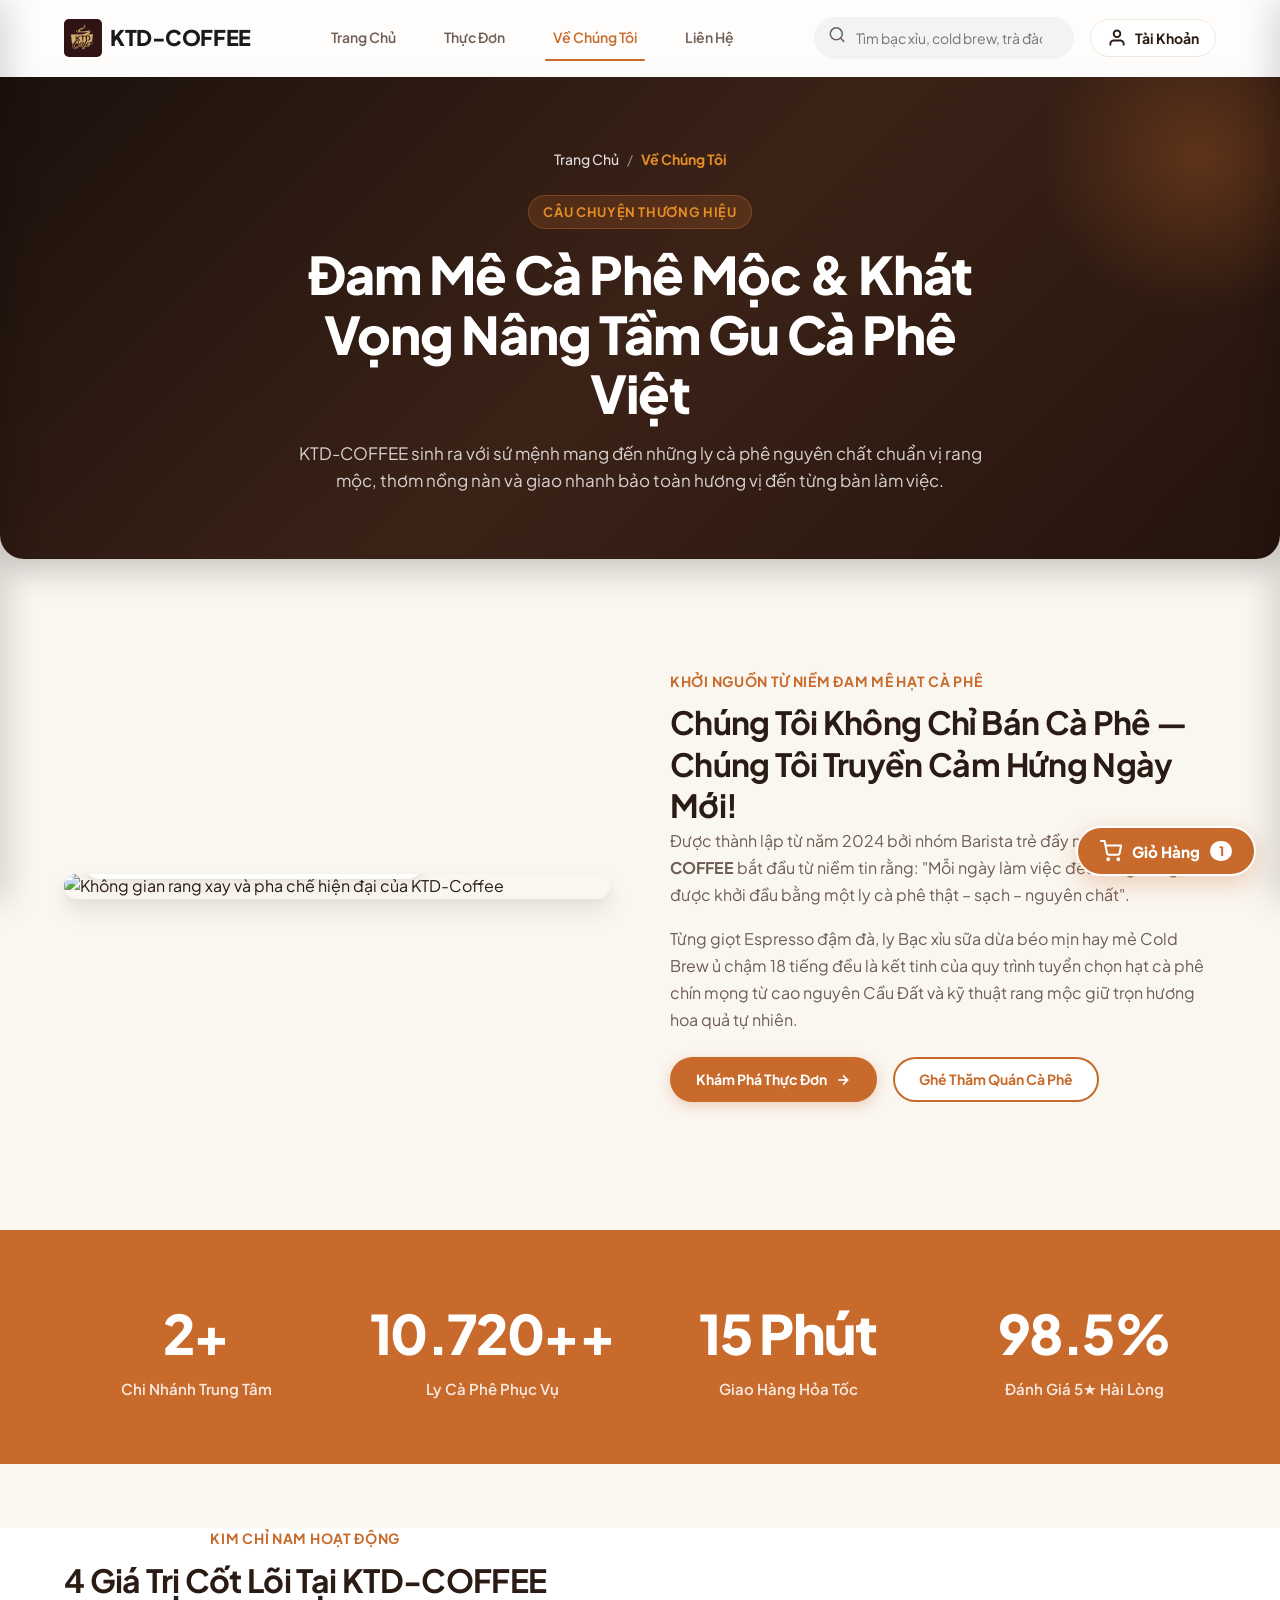
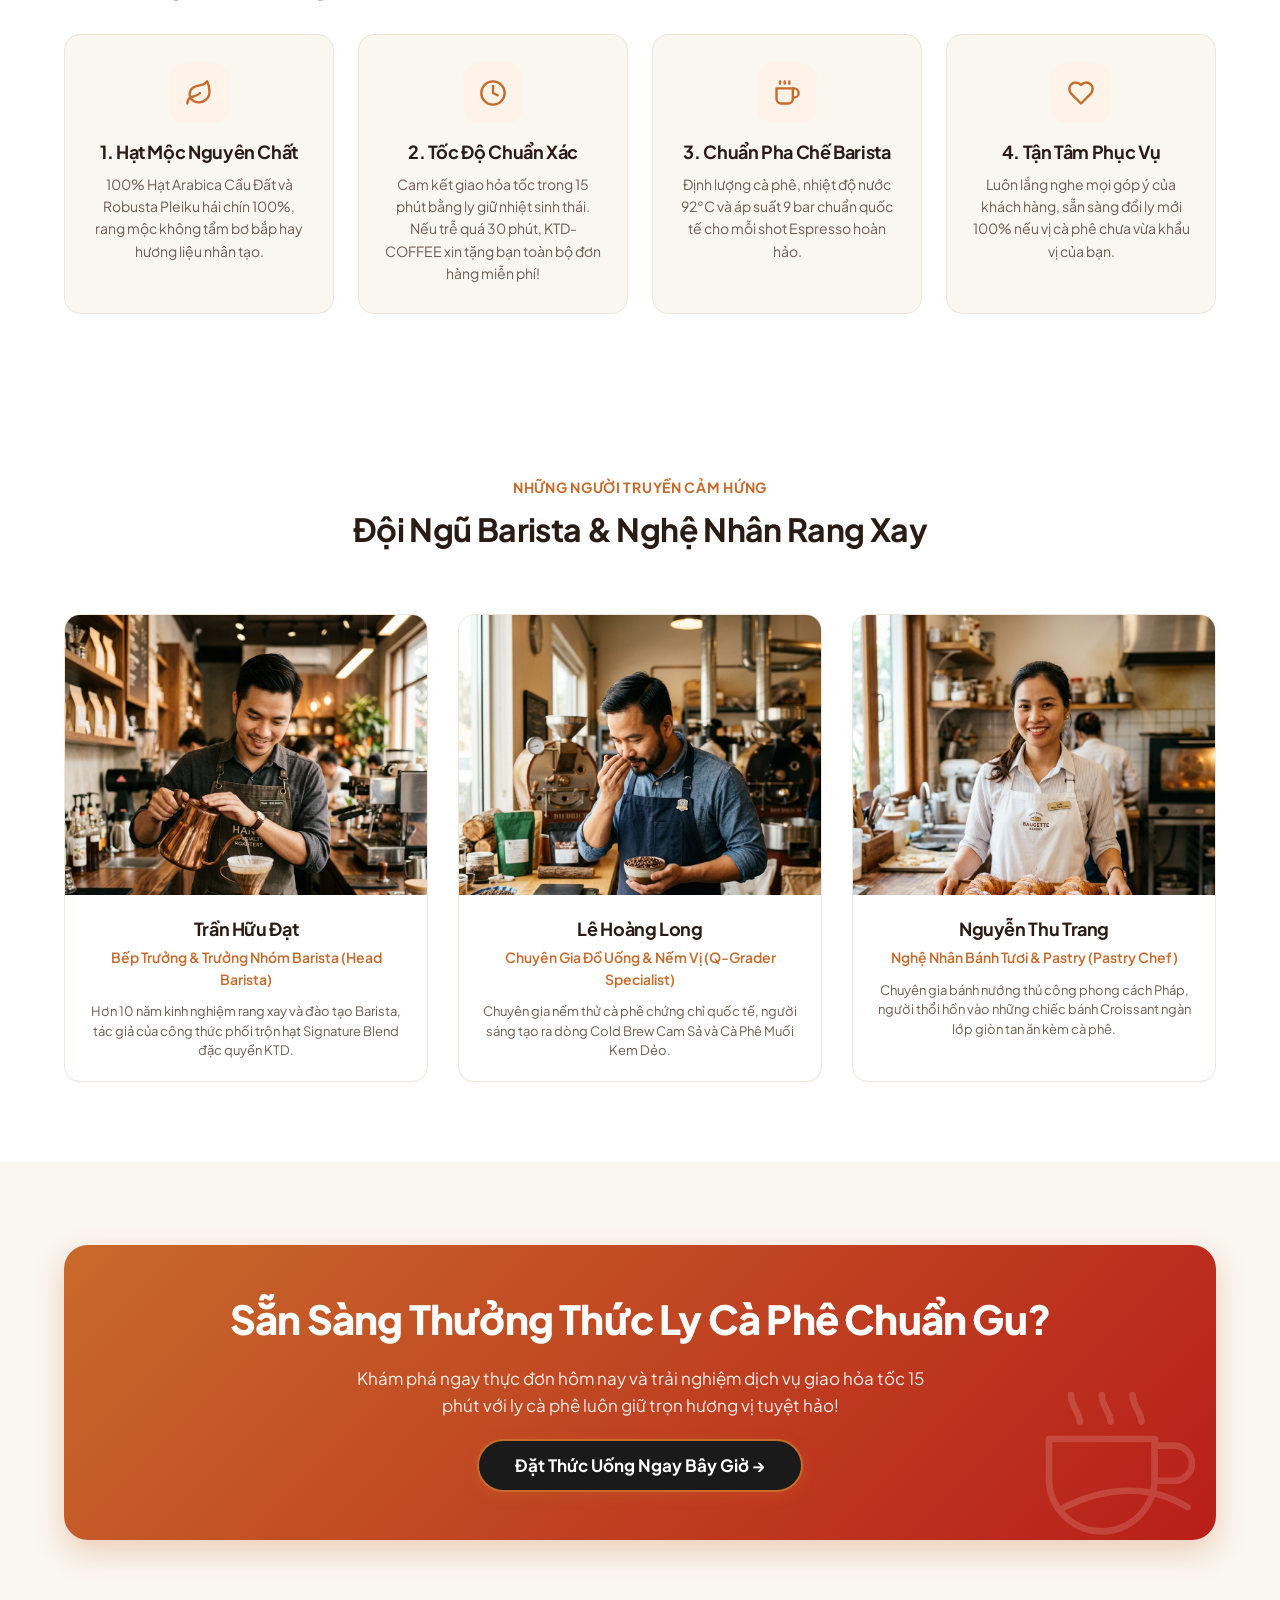
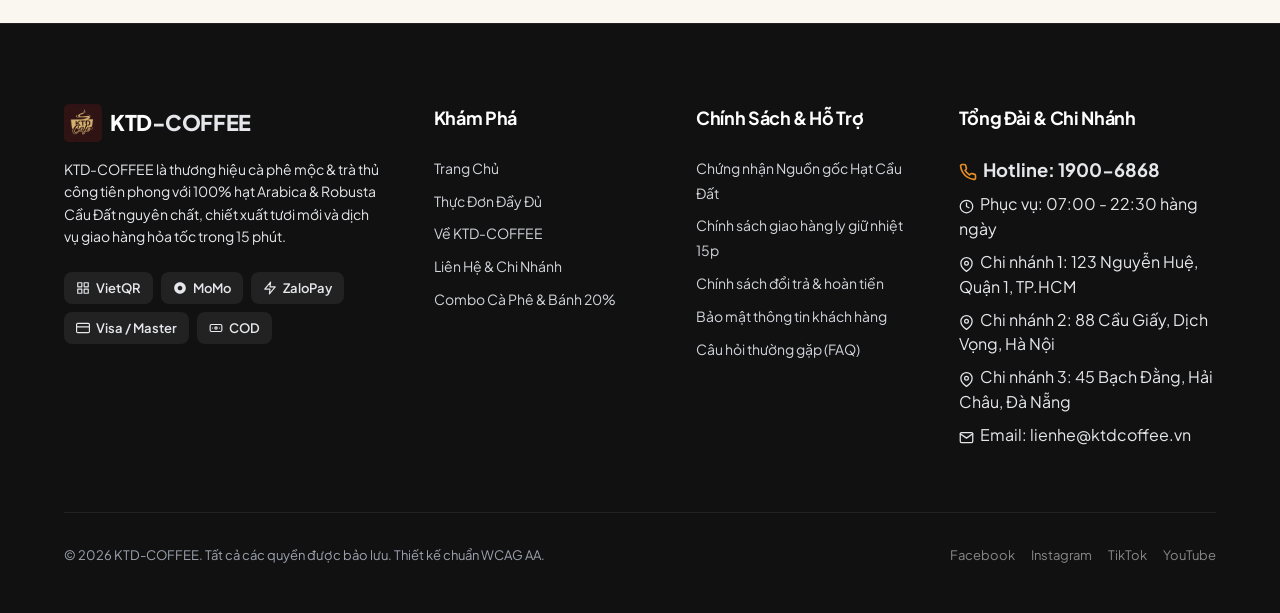
==== commit 26f52a74: "sửa đổi thông tin thanh toán section checkout" ====
--- a/about.html
+++ b/about.html
@@ -733,7 +733,7 @@
             <h4 class="payment-method-title">Chuyển Khoản Ngân Hàng Tự Động</h4>
           </div>
           <img loading="lazy" id="qr-code-img"
-            src="https://api.qrserver.com/v1/create-qr-code/?size=180x180&data=KTDCOFFEE_PAYMENT_ORDER_9824"
+            src="https://img.vietqr.io/image/MB-0931143830-compact2.png?amount=50000&addInfo=KTD%20COFFEE%20ORDER&accountName=DO%20MINH%20KHOA"
             alt="Mã QR Chuyển khoản VietQR" class="qr-code-image" />
           <p class="payment-method-desc">
             Mở app ngân hàng quét mã để thanh toán tự động với số tiền chính xác
@@ -745,11 +745,11 @@
             </div>
             <div class="payment-account-row">
               <span class="payment-account-label">Số tài khoản:</span>
-              <span class="payment-account-value">9999 8888 6666</span>
+              <span class="payment-account-value">0931 143 830</span>
             </div>
             <div class="payment-account-row">
               <span class="payment-account-label">Chủ tài khoản:</span>
-              <span class="payment-account-value">KTD COFFEE</span>
+              <span class="payment-account-value">DO MINH KHOA</span>
             </div>
             <div class="payment-account-row">
               <span class="payment-account-label">Số tiền:</span>
@@ -765,7 +765,7 @@
             <h4 class="payment-method-title">Quét Mã Hoặc Chuyển Tiền MoMo</h4>
           </div>
           <img loading="lazy" id="momo-qr-img"
-            src="https://api.qrserver.com/v1/create-qr-code/?size=180x180&data=2|99|0901234567|DO%20MINH%20KHOA|ktdcoffee@gmail.com|0|0|50000|KTD_COFFEE"
+            src="https://img.vietqr.io/image/MB-0931143830-compact2.png?amount=50000&addInfo=KTD%20COFFEE%20MOMO&accountName=DO%20MINH%20KHOA"
             alt="Mã QR Ví MoMo" class="qr-code-image" />
           <p class="payment-method-desc">
             Mở ứng dụng MoMo chọn "Quét Mã" hoặc chuyển tiền tới số điện thoại bên dưới
@@ -773,11 +773,11 @@
           <div class="payment-account-details">
             <div class="payment-account-row">
               <span class="payment-account-label">Số điện thoại MoMo:</span>
-              <span class="payment-account-value">0901 234 567</span>
+              <span class="payment-account-value">0931 143 830</span>
             </div>
             <div class="payment-account-row">
               <span class="payment-account-label">Chủ ví nhận:</span>
-              <span class="payment-account-value">ĐỖ MINH KHOA (KTD-COFFEE)</span>
+              <span class="payment-account-value">DO MINH KHOA (KTD-COFFEE)</span>
             </div>
             <div class="payment-account-row">
               <span class="payment-account-label">Số tiền:</span>
@@ -793,7 +793,7 @@
             <h4 class="payment-method-title">Quét Mã Thanh Toán ZaloPay</h4>
           </div>
           <img loading="lazy" id="zalopay-qr-img"
-            src="https://api.qrserver.com/v1/create-qr-code/?size=180x180&data=https://zalopay.vn/pay?amount=50000&note=KTD_COFFEE"
+            src="https://img.vietqr.io/image/MB-0931143830-compact2.png?amount=50000&addInfo=KTD%20COFFEE%20ZALOPAY&accountName=DO%20MINH%20KHOA"
             alt="Mã QR Ví ZaloPay" class="qr-code-image" />
           <p class="payment-method-desc">
             Mở Zalo hoặc App ZaloPay quét mã QR để nhận ưu đãi hoàn tiền
@@ -801,11 +801,11 @@
           <div class="payment-account-details">
             <div class="payment-account-row">
               <span class="payment-account-label">Số tài khoản ZaloPay:</span>
-              <span class="payment-account-value">0901 234 567</span>
+              <span class="payment-account-value">0931 143 830</span>
             </div>
             <div class="payment-account-row">
               <span class="payment-account-label">Chủ ví ZaloPay:</span>
-              <span class="payment-account-value">KTD-COFFEE OFFICIAL</span>
+              <span class="payment-account-value">DO MINH KHOA</span>
             </div>
             <div class="payment-account-row">
               <span class="payment-account-label">Số tiền:</span>
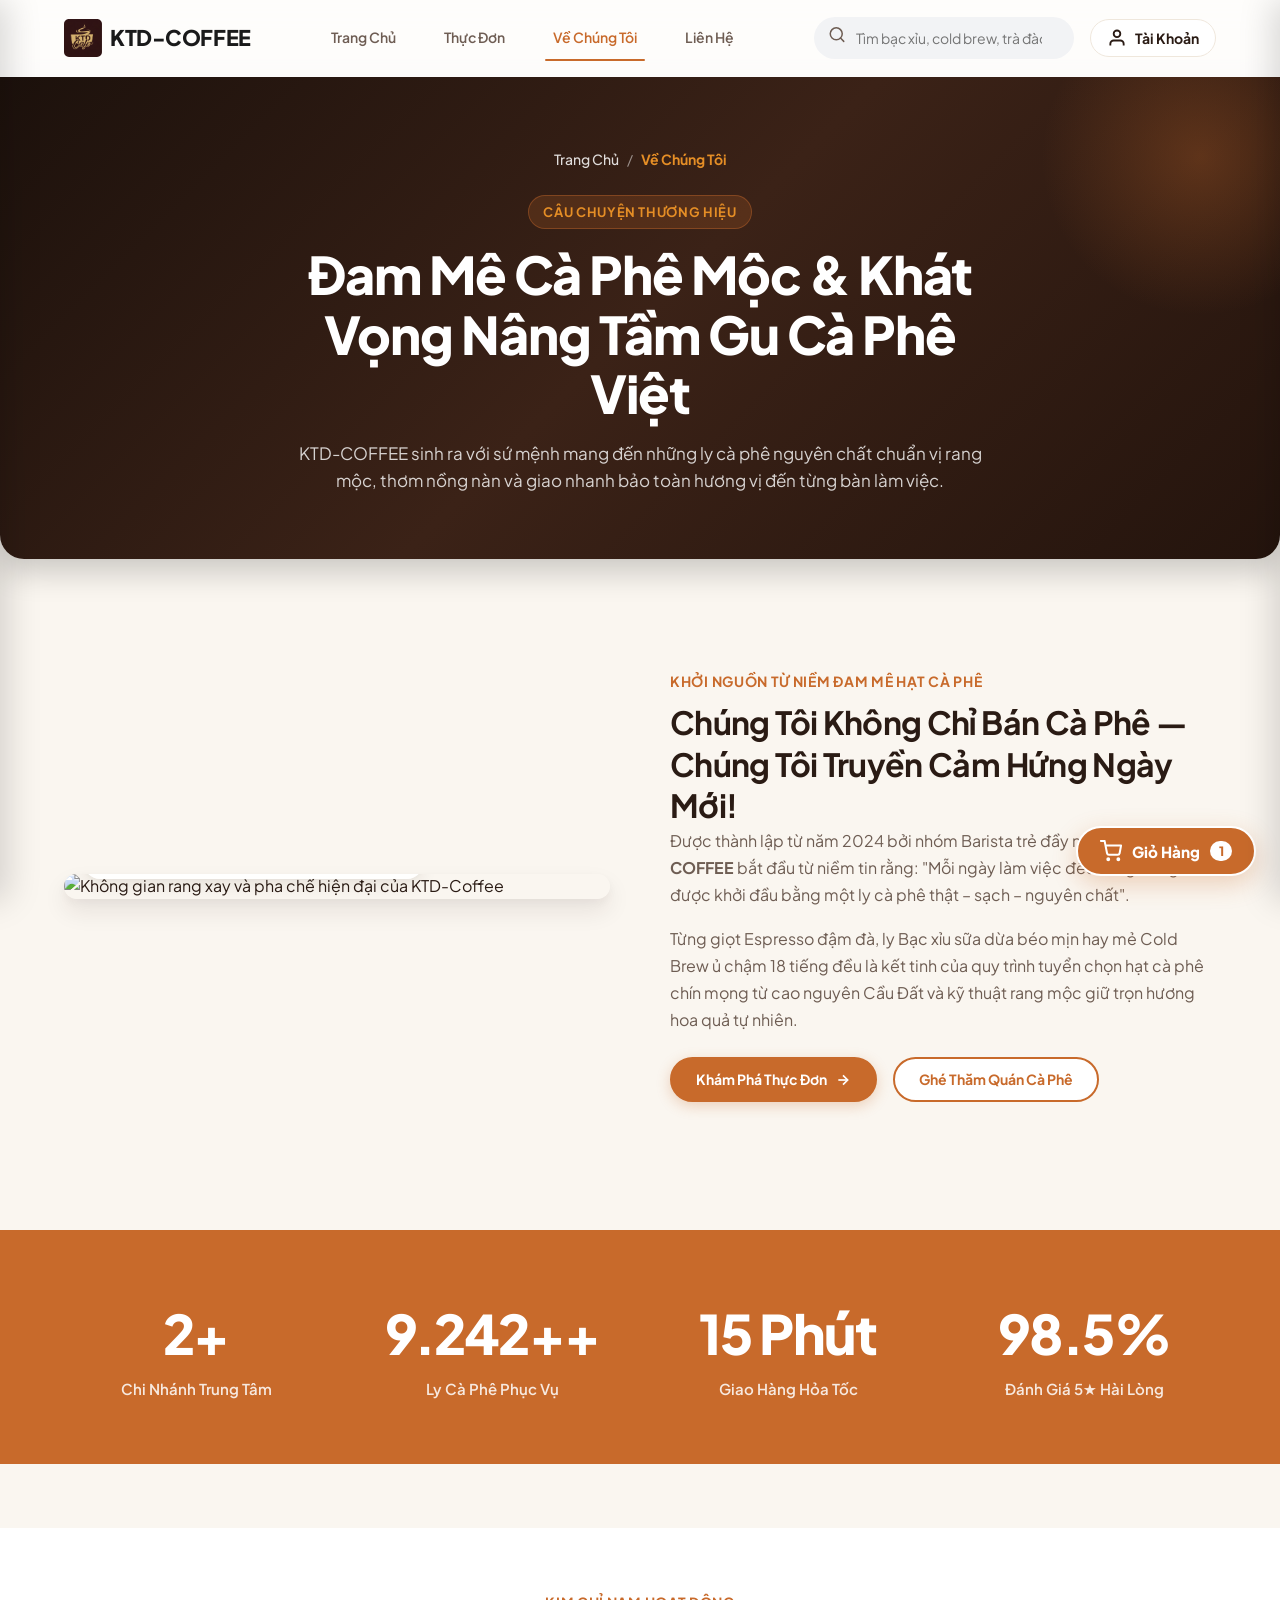
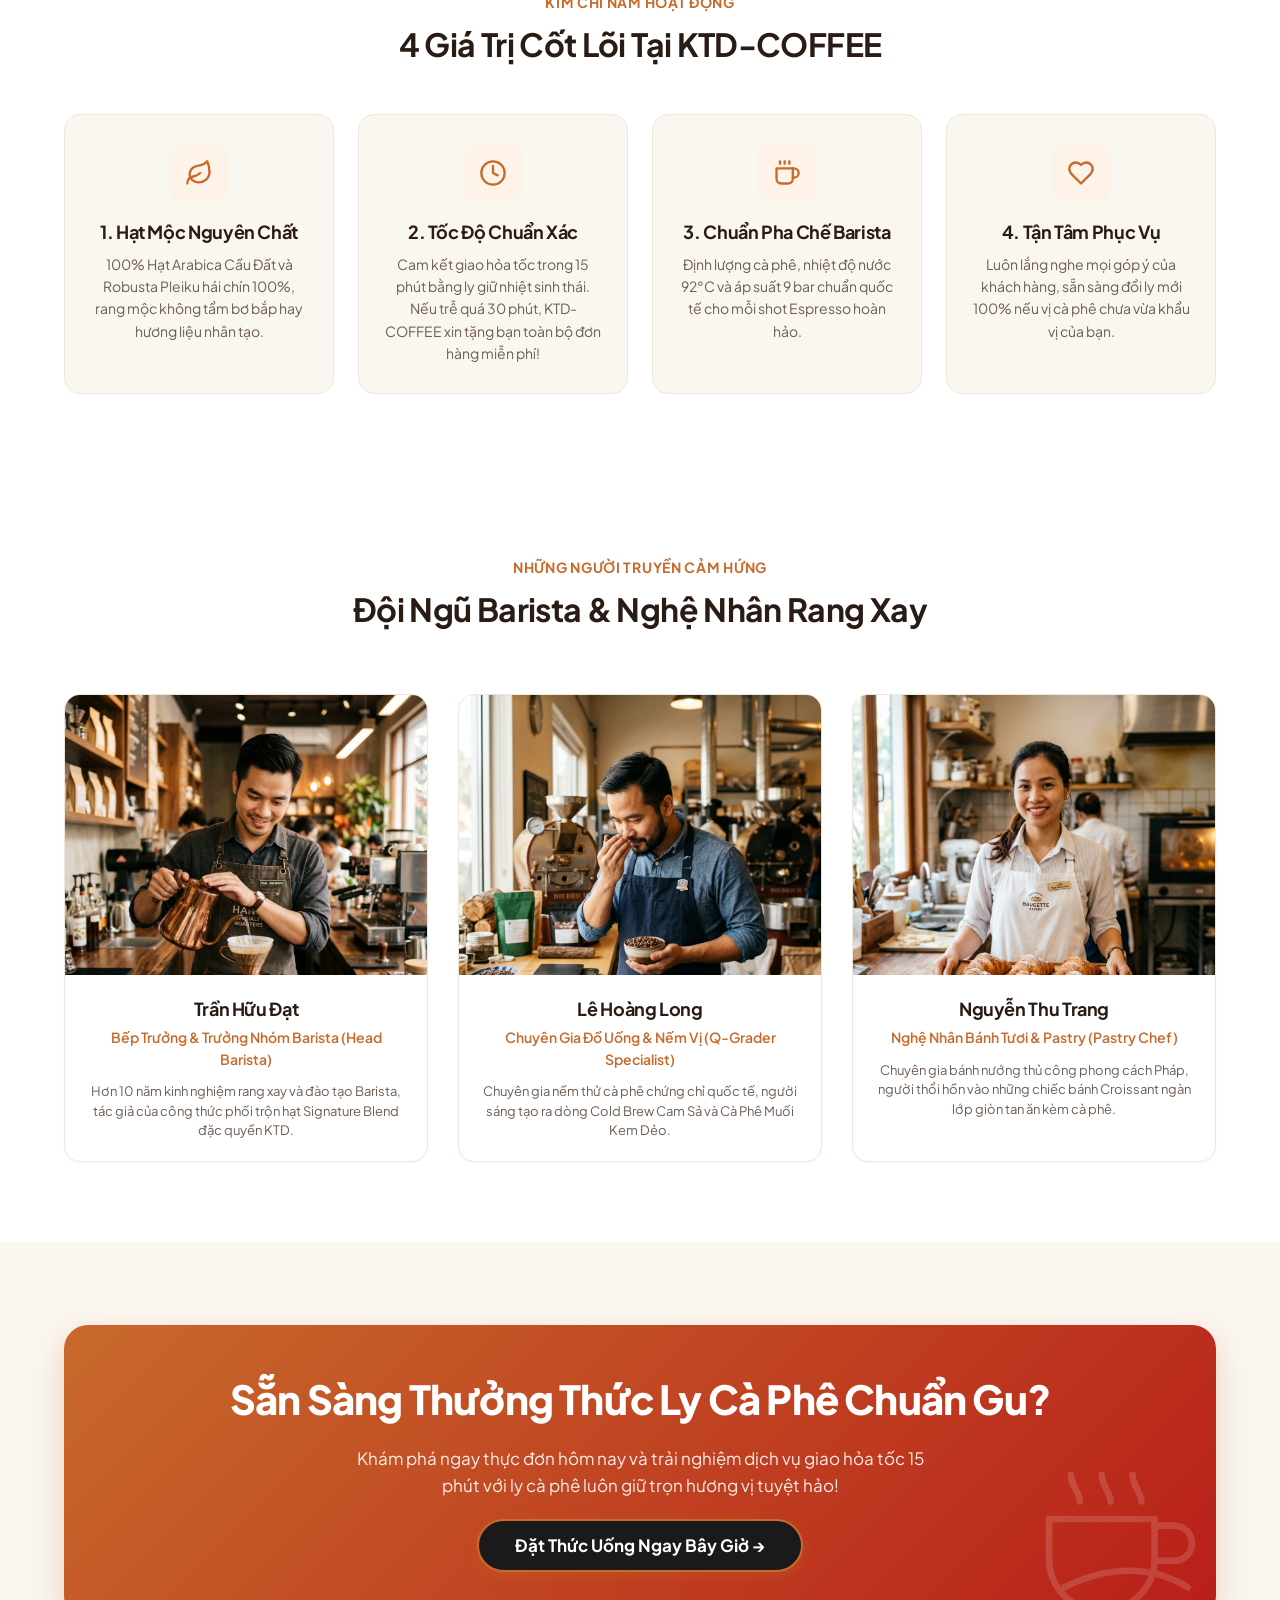
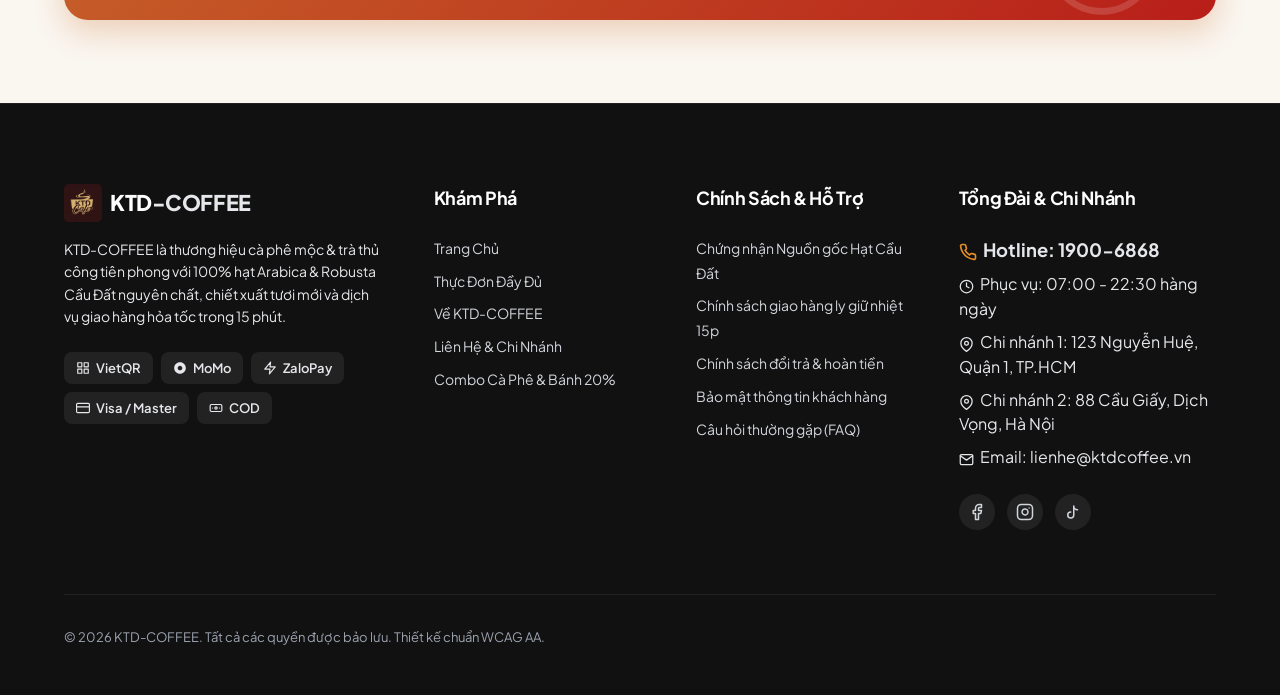
==== commit 9c724def: "sửa icon social ở footer" ====
--- a/about.html
+++ b/about.html
@@ -1005,22 +1005,26 @@
               <li><svg width="15" height="15" viewBox="0 0 24 24" fill="none" stroke="currentColor" stroke-width="2" stroke-linecap="round" stroke-linejoin="round" class="footer-info-icon"><circle cx="12" cy="12" r="10"/><polyline points="12 6 12 12 16 14"/></svg>Phục vụ: 07:00 - 22:30 hàng ngày</li>
               <li><svg width="15" height="15" viewBox="0 0 24 24" fill="none" stroke="currentColor" stroke-width="2" stroke-linecap="round" stroke-linejoin="round" class="footer-info-icon"><path d="M21 10c0 7-9 13-9 13s-9-6-9-13a9 9 0 0 1 18 0z"/><circle cx="12" cy="10" r="3"/></svg>Chi nhánh 1: 123 Nguyễn Huệ, Quận 1, TP.HCM</li>
               <li><svg width="15" height="15" viewBox="0 0 24 24" fill="none" stroke="currentColor" stroke-width="2" stroke-linecap="round" stroke-linejoin="round" class="footer-info-icon"><path d="M21 10c0 7-9 13-9 13s-9-6-9-13a9 9 0 0 1 18 0z"/><circle cx="12" cy="10" r="3"/></svg>Chi nhánh 2: 88 Cầu Giấy, Dịch Vọng, Hà Nội</li>
-              <li><svg width="15" height="15" viewBox="0 0 24 24" fill="none" stroke="currentColor" stroke-width="2" stroke-linecap="round" stroke-linejoin="round" class="footer-info-icon"><path d="M21 10c0 7-9 13-9 13s-9-6-9-13a9 9 0 0 1 18 0z"/><circle cx="12" cy="10" r="3"/></svg>Chi nhánh 3: 45 Bạch Đằng, Hải Châu, Đà Nẵng</li>
               <li><svg width="15" height="15" viewBox="0 0 24 24" fill="none" stroke="currentColor" stroke-width="2" stroke-linecap="round" stroke-linejoin="round" class="footer-info-icon"><path d="M4 4h16c1.1 0 2 .9 2 2v12c0 1.1-.9 2-2 2H4c-1.1 0-2-.9-2-2V6c0-1.1.9-2 2-2z"/><polyline points="22,6 12,13 2,6"/></svg>Email: lienhe@ktdcoffee.vn</li>
             </ul>
           </address>
+          <div class="footer-social-links" aria-label="Mạng xã hội KTD-COFFEE">
+            <a href="https://facebook.com" target="_blank" rel="noopener noreferrer" class="footer-social-link" aria-label="Facebook">
+              <svg width="18" height="18" viewBox="0 0 24 24" fill="none" stroke="currentColor" stroke-width="2" stroke-linecap="round" stroke-linejoin="round"><path d="M18 2h-3a5 5 0 0 0-5 5v3H7v4h3v8h4v-8h3l1-4h-4V7a1 1 0 0 1 1-1h3z"/></svg>
+            </a>
+            <a href="https://instagram.com" target="_blank" rel="noopener noreferrer" class="footer-social-link" aria-label="Instagram">
+              <svg width="18" height="18" viewBox="0 0 24 24" fill="none" stroke="currentColor" stroke-width="2" stroke-linecap="round" stroke-linejoin="round"><rect x="2" y="2" width="20" height="20" rx="5" ry="5"/><path d="M16 11.37A4 4 0 1 1 12.63 8 4 4 0 0 1 16 11.37z"/><line x1="17.5" y1="6.5" x2="17.51" y2="6.5"/></svg>
+            </a>
+            <a href="https://tiktok.com" target="_blank" rel="noopener noreferrer" class="footer-social-link" aria-label="TikTok">
+              <svg width="18" height="18" viewBox="0 0 24 24" fill="none" stroke="currentColor" stroke-width="2" stroke-linecap="round" stroke-linejoin="round"><path d="M9 12a4 4 0 1 0 4 4V4a5 5 0 0 0 5 5"/></svg>
+            </a>
+          </div>
         </div>
       </div>
 
       <!-- Bottom Bar -->
       <div class="footer-bottom">
         <div>© 2026 KTD-COFFEE. Tất cả các quyền được bảo lưu. Thiết kế chuẩn WCAG AA.</div>
-        <div class="footer-social-links">
-          <a href="#" class="footer-social-link">Facebook</a>
-          <a href="#" class="footer-social-link">Instagram</a>
-          <a href="#" class="footer-social-link">TikTok</a>
-          <a href="#" class="footer-social-link">YouTube</a>
-        </div>
       </div>
     </div>
   </footer>
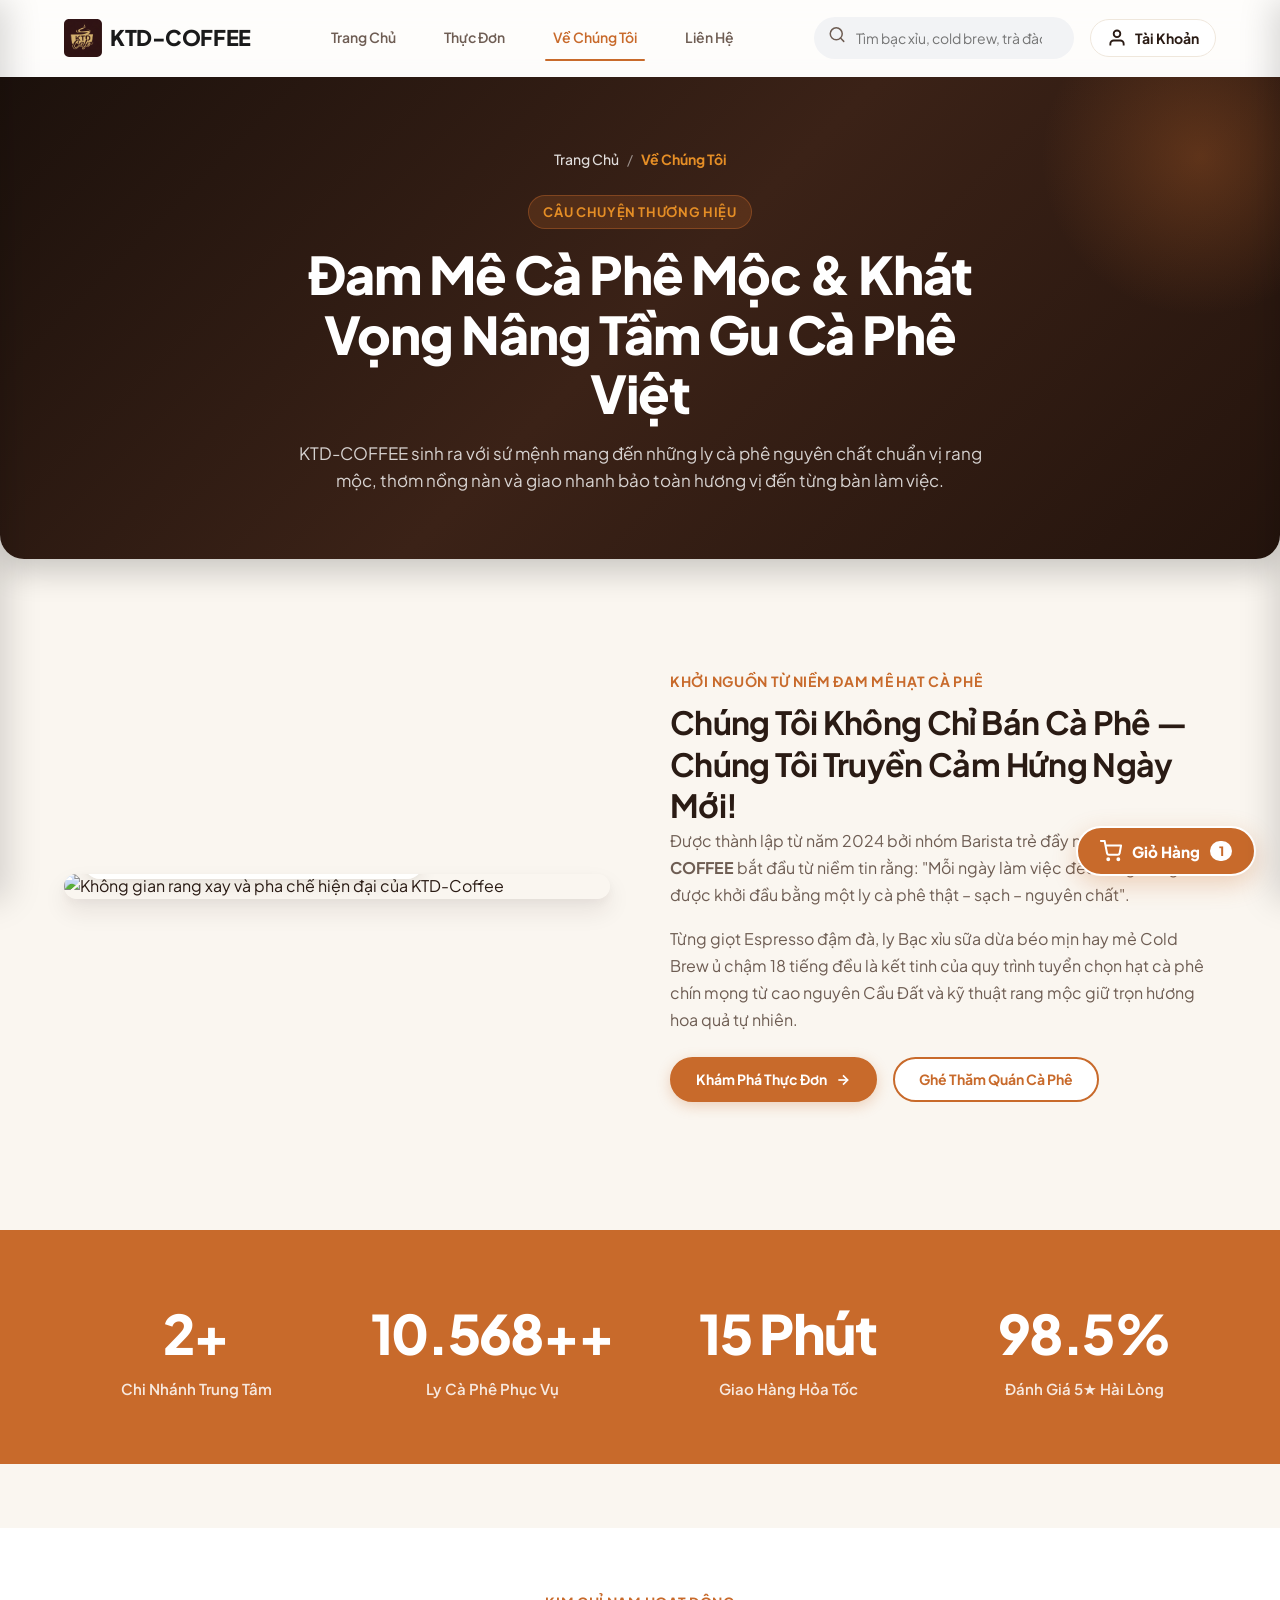
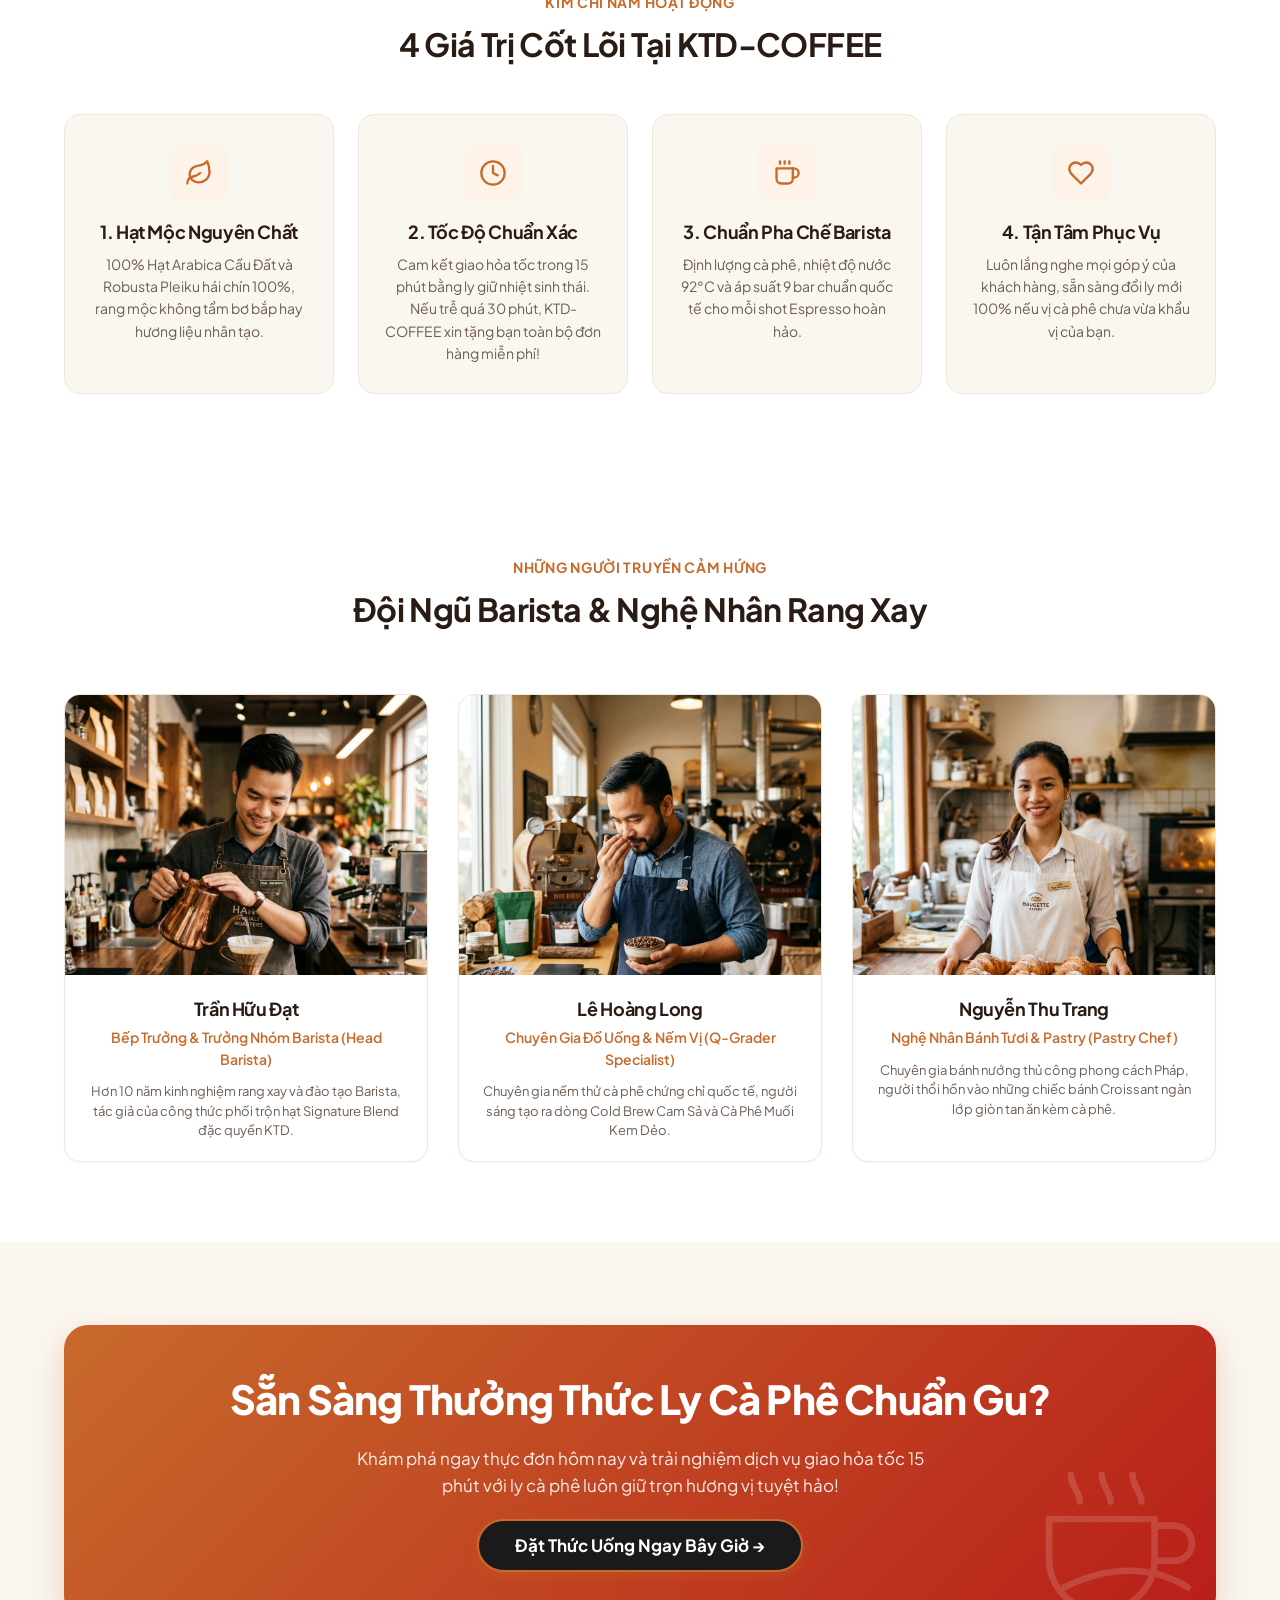
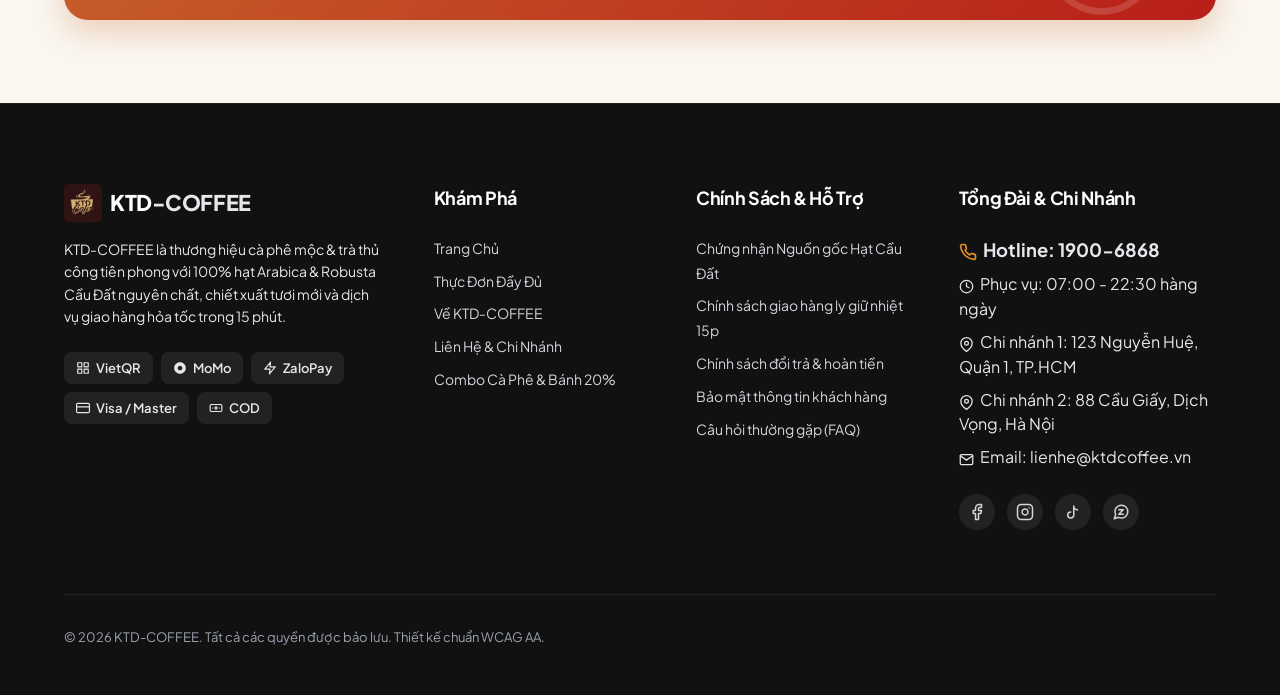
==== commit ad7c2905: "Thêm icon zalo vào phần liên hệ ở footer Thêm icon zalo vào phần liên hệ ở footer" ====
--- a/about.html
+++ b/about.html
@@ -1018,6 +1018,9 @@
             <a href="https://tiktok.com" target="_blank" rel="noopener noreferrer" class="footer-social-link" aria-label="TikTok">
               <svg width="18" height="18" viewBox="0 0 24 24" fill="none" stroke="currentColor" stroke-width="2" stroke-linecap="round" stroke-linejoin="round"><path d="M9 12a4 4 0 1 0 4 4V4a5 5 0 0 0 5 5"/></svg>
             </a>
+            <a href="https://zalo.me" target="_blank" rel="noopener noreferrer" class="footer-social-link" aria-label="Zalo">
+              <svg width="18" height="18" viewBox="0 0 24 24" fill="none" stroke="currentColor" stroke-width="2" stroke-linecap="round" stroke-linejoin="round"><path d="M21 11.5a8.38 8.38 0 0 1-.9 3.8 8.5 8.5 0 0 1-7.6 4.7 8.38 8.38 0 0 1-3.8-.9L3 21l1.9-5.7a8.38 8.38 0 0 1-.9-3.8 8.5 8.5 0 0 1 4.7-7.6 8.38 8.38 0 0 1 3.8-.9h.5a8.48 8.48 0 0 1 8 8v.5z"/><path d="M9 9h6l-6 6h6"/></svg>
+            </a>
           </div>
         </div>
       </div>
